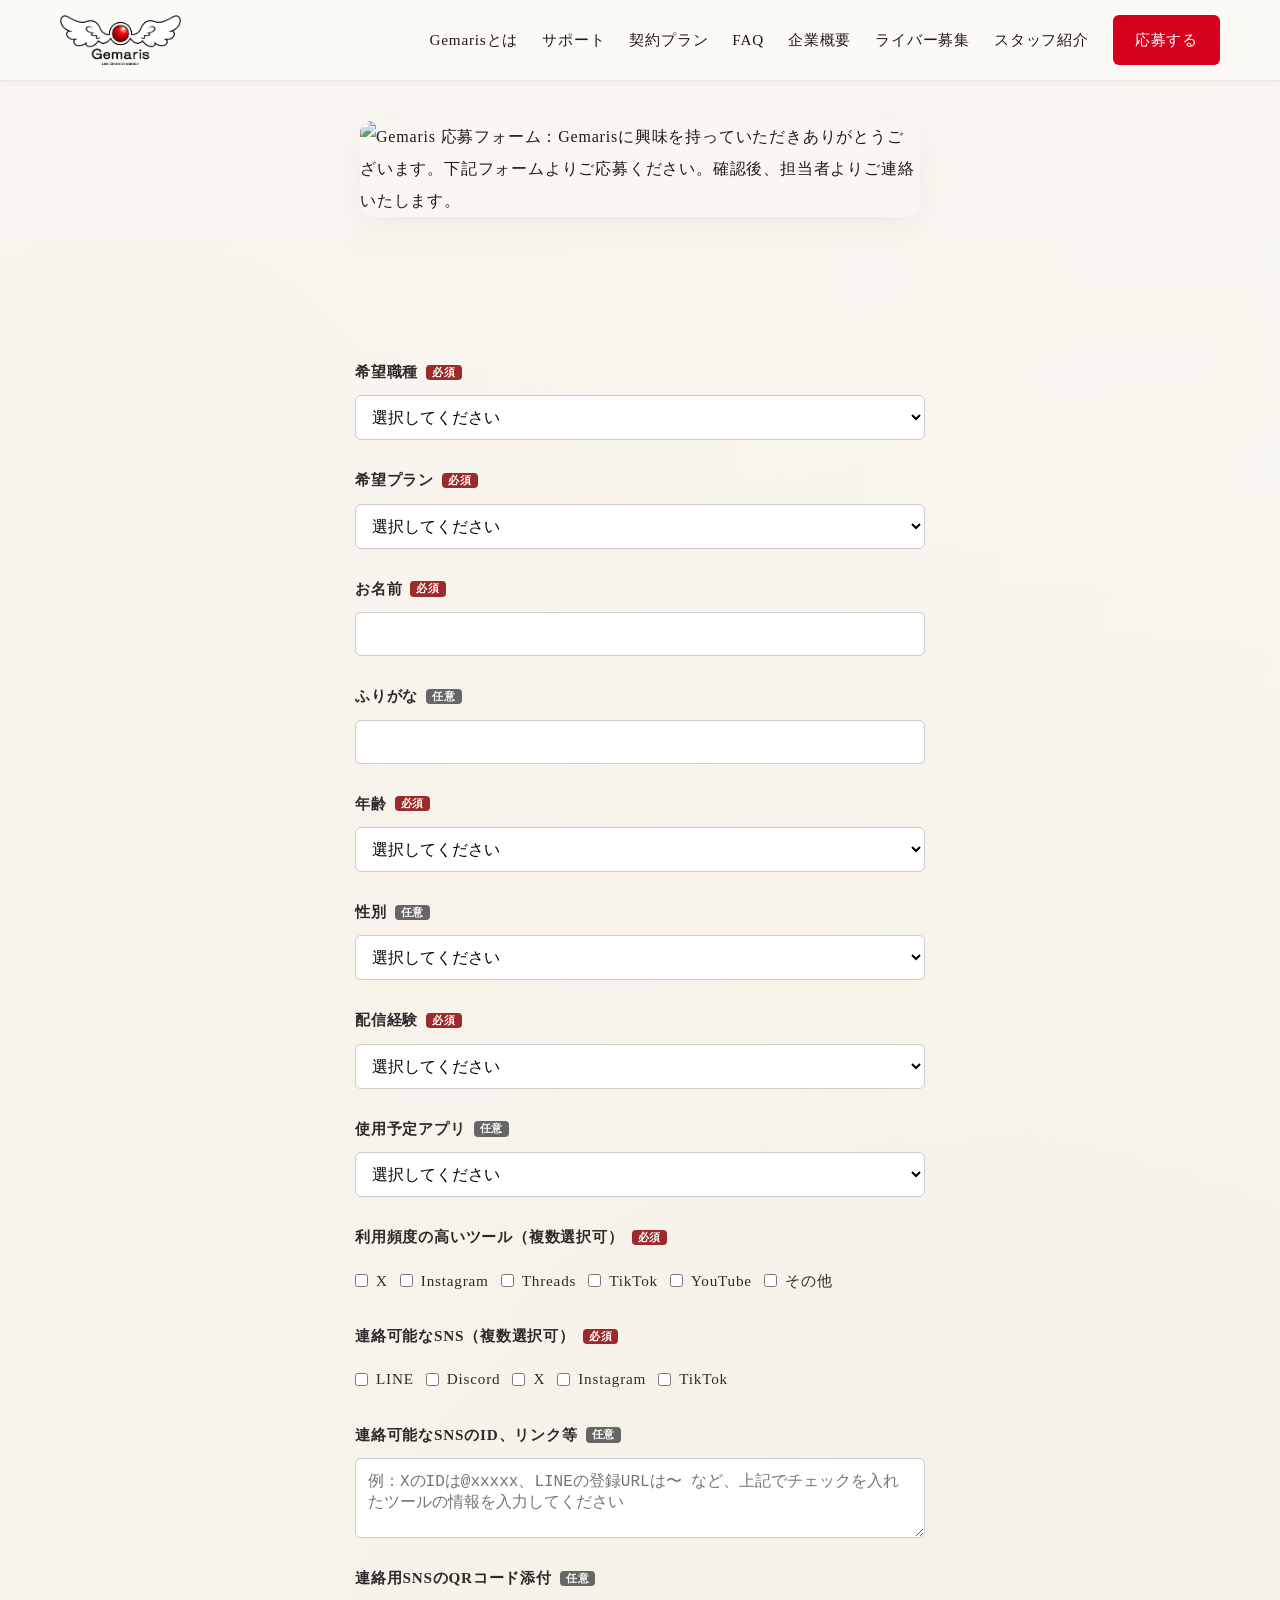
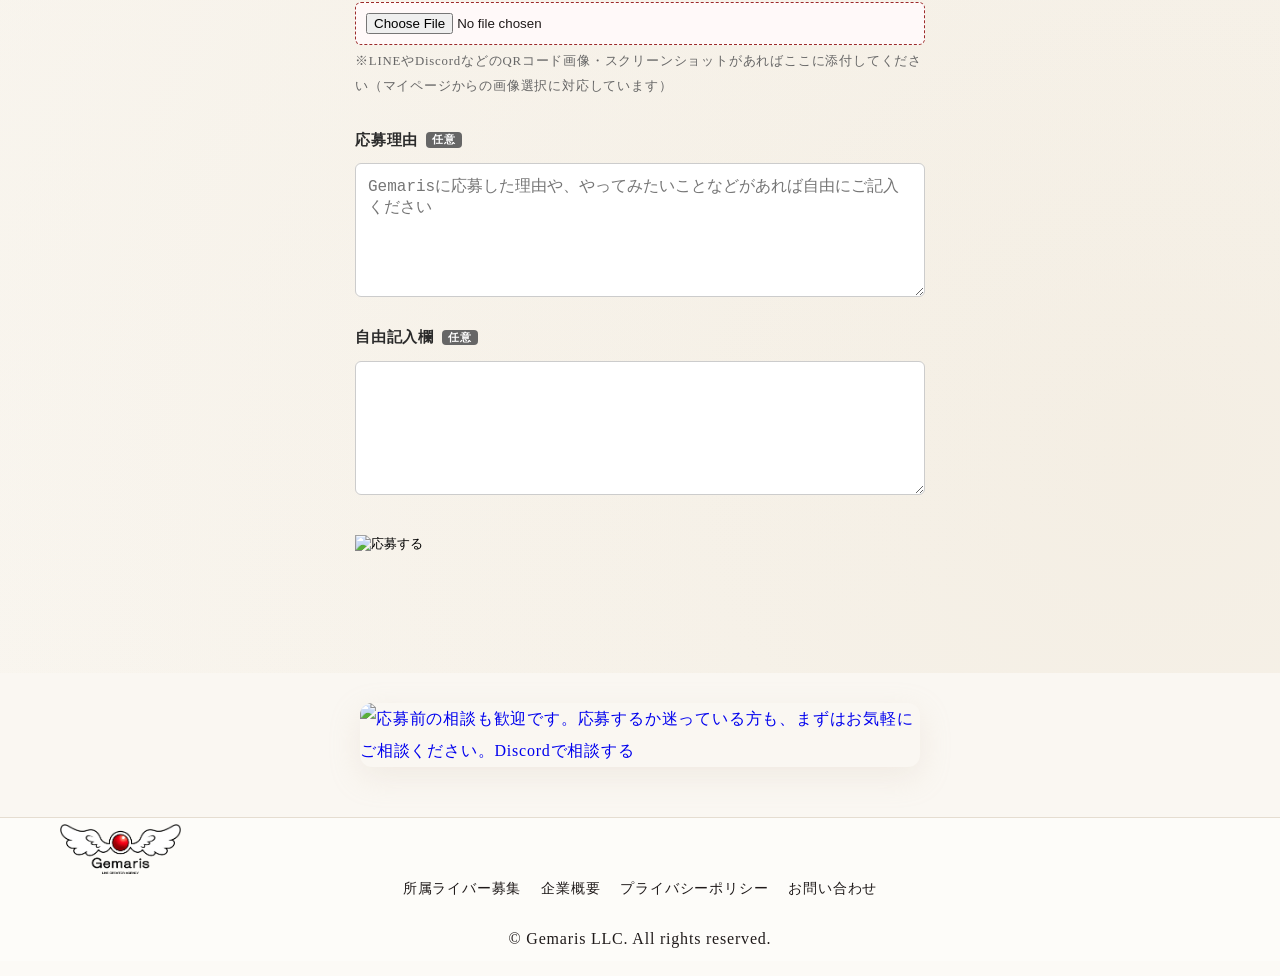
==== apply.html @ 0dfe4d41 "Add files via upload" ====
<!DOCTYPE html>
<html lang="ja">

<head>

<meta charset="UTF-8">
<meta name="viewport" content="width=device-width, initial-scale=1.0">

<title>応募フォーム｜Gemaris</title>

<meta name="description"
content="Gemaris所属ライバー応募フォーム">

<link rel="stylesheet"
href="css/style.css">

<style>
  .apply-form {
    max-width: 600px;
    margin: 0 auto;
    padding: 0 15px;
  }
  .form-group {
    margin-bottom: 25px;
    display: flex;
    flex-direction: column; /* ラベルと入力を確実に縦並びにする */
    align-items: flex-start;
  }
  .form-group label {
    font-weight: 600;
    margin-bottom: 8px;
    color: #2b2b2b;
    font-size: 0.95rem;
    display: flex;
    align-items: center;
    gap: 8px;
    width: 100%;
  }
  
  /* 必須・任意の視覚的バッジスタイル */
  .badge-required {
    background-color: #9c2a2a; /* Gemarisレッド */
    color: #ffffff;
    font-size: 0.7rem;
    padding: 2px 6px;
    border-radius: 4px;
    font-weight: bold;
    line-height: 1;
  }
  .badge-optional {
    background-color: #666666; /* シックなグレー */
    color: #ffffff;
    font-size: 0.7rem;
    padding: 2px 6px;
    border-radius: 4px;
    font-weight: bold;
    line-height: 1;
  }

  /* 入力要素を画面幅いっぱいに綺麗に広げる */
  .form-group input[type="text"],
  .form-group select,
  .form-group textarea {
    width: 100% !important;
    max-width: 100% !important;
    box-sizing: border-box;
    padding: 12px;
    border: 1px solid #ccc;
    border-radius: 6px;
    font-size: 1rem;
    background-color: #fff;
  }
  .form-group select {
    cursor: pointer;
    height: auto;
  }
</style>

</head>

<body>
<header class="header">
    <div class="container header-inner">
        <a href="index.html">
            <img src="images/image(24).png" alt="Gemaris" class="logo">
        </a>

        <button class="hamburger" id="js-hamburger">
            <span></span><span></span><span></span>
        </button>

        <nav class="nav-menu" id="js-nav-menu">
            <a href="#about">Gemarisとは</a>
            <a href="#support">サポート</a>
            <a href="#plans">契約プラン</a>
            <a href="#faq">FAQ</a>
            <a href="company.html">企業概要</a>
            <a href="recruit.html">ライバー募集</a>
            <a href="staff.html">スタッフ紹介</a>
            <a href="apply.html" class="apply-btn">応募する</a>
        </nav>
    </div>
</header>

<section class="page-hero section" style="padding: 40px 0 20px 0; background-color: #faf7f2;">
  <div class="container" style="max-width: 600px; margin: 0 auto; padding: 0 15px;">
    <div class="apply-hero-image-box" style="width: 100%; max-width: 560px; margin: 0 auto;">
      <img src="images/apply.png" alt="Gemaris 応募フォーム：Gemarisに興味を持っていただきありがとうございます。下記フォームよりご応募ください。確認後、担当者よりご連絡いたします。" style="width: 100%; height: auto; display: block; border-radius: 12px; box-shadow: 0 10px 30px rgba(215, 201, 182, 0.25);">
    </div>
  </div>
</section>

<section class="section">

<div class="container">

<form
action="thanks.html"
method="post"
enctype="multipart/form-data"
class="apply-form">

  <div class="form-group">
    <label>
      希望職種 <span class="badge-required">必須</span>
    </label>
    <select name="job_type" required>
      <option value="">選択してください</option>
      <option value="ライバー">ライバー</option>
      <option value="マネージャー">マネージャー</option>
      <option value="スカウト">スカウト</option>
    </select>
  </div>

<!-- 希望プランプルダウン -->
  <div class="form-group">
    <label>
      希望プラン <span class="badge-required">必須</span>
    </label>
    <select name="plan_type" required>
      <option value="">選択してください</option>
      <option value="セルフプロ">セルフプロ</option>
      <option value="フルサポート">フルサポート</option>
      <option value="未定">未定</option>
      <!-- 👑【新規追加】ライバー以外の応募者用選択肢 -->
      <option value="ライバー以外（マネージャー・スカウト等）">ライバー以外（マネージャー・スカウト等）</option>
    </select>
  </div>

  <div class="form-group">
    <label>
      お名前 <span class="badge-required">必須</span>
    </label>
    <input type="text" name="name" required>
  </div>

  <div class="form-group">
    <label>
      ふりがな <span class="badge-optional">任意</span>
    </label>
    <input type="text" name="kana">
  </div>

  <div class="form-group">
    <label>
      年齢 <span class="badge-required">必須</span>
    </label>
    <select name="age" required>
      <option value="">選択してください</option>
      <option value="18歳未満">18歳未満</option>
      <option value="18〜22歳">18〜22歳</option>
      <option value="23〜29歳">23〜29歳</option>
      <option value="30〜39歳">30〜39歳</option>
      <option value="40歳以上">40歳以上</option>
    </select>
  </div>

  <div class="form-group">
    <label>
      性別 <span class="badge-optional">任意</span>
    </label>
    <select name="gender">
      <option value="">選択してください</option>
      <option value="女性">女性</option>
      <option value="男性">男性</option>
      <option value="その他">その他</option>
      <option value="回答しない">回答しない</option>
    </select>
  </div>

  <div class="form-group">
    <label>
      配信経験 <span class="badge-required">必須</span>
    </label>
    <select name="experience" required>
      <option value="">選択してください</option>
      <option value="未経験">未経験</option>
      <option value="少しだけある">少しだけある</option>
      <option value="現在活動中">現在活動中</option>
      <option value="過去に活動していた">過去に活動していた</option>
    </select>
  </div>

  <div class="form-group">
    <label>
      使用予定アプリ <span class="badge-optional">任意</span>
    </label>
    <select name="platform">
      <option value="">選択してください</option>
      <option value="Palmu">Palmu</option>
      <option value="Pococha">Pococha</option>
      <option value="ふわっち">ふわっち</option>
      <option value="ColorSing">ColorSing</option>
      <option value="未定">未定</option>
    </select>
  </div>

<!-- 👑【仕様変更】利用頻度の高いツール（複数選択対応チェックボックス） -->
  <div class="form-group">
    <label>
      利用頻度の高いツール（複数選択可） <span class="badge-required">必須</span>
    </label>
    <div style="display: flex; flex-wrap: wrap; gap: 12px; margin-top: 5px; width: 100%;">
      <label style="font-weight: normal; width: auto; margin: 0; cursor: pointer;"><input type="checkbox" name="main_sns_tool[]" value="X"> X</label>
      <label style="font-weight: normal; width: auto; margin: 0; cursor: pointer;"><input type="checkbox" name="main_sns_tool[]" value="Instagram"> Instagram</label>
      <label style="font-weight: normal; width: auto; margin: 0; cursor: pointer;"><input type="checkbox" name="main_sns_tool[]" value="Threads"> Threads</label>
      <label style="font-weight: normal; width: auto; margin: 0; cursor: pointer;"><input type="checkbox" name="main_sns_tool[]" value="TikTok"> TikTok</label>
      <label style="font-weight: normal; width: auto; margin: 0; cursor: pointer;"><input type="checkbox" name="main_sns_tool[]" value="YouTube"> YouTube</label>
      <label style="font-weight: normal; width: auto; margin: 0; cursor: pointer;"><input type="checkbox" name="main_sns_tool[]" value="その他"> その他</label>
    </div>
  </div>

  <!-- 👑【仕様変更】連絡可能なSNS（複数選択対応チェックボックス） -->
  <div class="form-group">
    <label>
      連絡可能なSNS（複数選択可） <span class="badge-required">必須</span>
    </label>
    <div style="display: flex; flex-wrap: wrap; gap: 12px; margin-top: 5px; width: 100%;">
      <label style="font-weight: normal; width: auto; margin: 0; cursor: pointer;"><input type="checkbox" name="contact_sns_type[]" value="LINE"> LINE</label>
      <label style="font-weight: normal; width: auto; margin: 0; cursor: pointer;"><input type="checkbox" name="contact_sns_type[]" value="Discord"> Discord</label>
      <label style="font-weight: normal; width: auto; margin: 0; cursor: pointer;"><input type="checkbox" name="contact_sns_type[]" value="X"> X</label>
      <label style="font-weight: normal; width: auto; margin: 0; cursor: pointer;"><input type="checkbox" name="contact_sns_type[]" value="Instagram"> Instagram</label>
      <label style="font-weight: normal; width: auto; margin: 0; cursor: pointer;"><input type="checkbox" name="contact_sns_type[]" value="TikTok"> TikTok</label>
    </div>
  </div>

<!-- 連絡可能なSNSの詳細入力欄 -->
  <div class="form-group">
    <label>
      連絡可能なSNSのID、リンク等 <span class="badge-optional">任意</span>
    </label>
    <textarea name="contact_sns_detail" rows="3" placeholder="例：XのIDは@xxxxx、LINEの登録URLは〜 など、上記でチェックを入れたツールの情報を入力してください"></textarea>
  </div>

  <!-- 👑【新規追加】QRコード画像アップロード項目 -->
  <div class="form-group">
    <label>
      連絡用SNSのQRコード添付 <span class="badge-optional">任意</span>
    </label>
    <input type="file" name="sns_qr_code" accept="image/*" style="
      width: 100%;
      box-sizing: border-box;
      padding: 10px;
      border: 1px dashed #9c2a2a;
      border-radius: 6px;
      background-color: #fff9f9;
      cursor: pointer;
    ">
    <span style="font-size: 0.8rem; color: #666; margin-top: 4px;">※LINEやDiscordなどのQRコード画像・スクリーンショットがあればここに添付してください（マイページからの画像選択に対応しています）</span>
  </div>

  <!-- 👑【仕様変更】応募理由を必須から「任意」へ変更 -->
  <div class="form-group">
    <label>
      応募理由 <span class="badge-optional">任意</span>
    </label>
    <textarea name="reason" rows="6" placeholder="Gemarisに応募した理由や、やってみたいことなどがあれば自由にご記入ください"></textarea>
  </div>
  <div class="form-group">
    <label>
      自由記入欄 <span class="badge-optional">任意</span>
    </label>
    <textarea name="message" rows="6"></textarea>
  </div>

  <div class="form-group" style="text-align: center; margin-top: 40px; margin-bottom: 0;">
    <input 
      type="image" 
      src="images/apply02.png" 
      alt="応募する" 
      style="
        width: 100%;
        max-width: 560px;
        height: auto;
        border: none;
        outline: none;
        cursor: pointer;
        display: inline-block;
        transition: transform 0.2s ease, opacity 0.2s ease;
      "
      onmouseover="this.style.transform='scale(0.98)'; this.style.opacity='0.9';"
      onmouseout="this.style.transform='scale(1)'; this.style.opacity='1';"
    >
  </div>

</form>

</div>

</section>

<!-- =========================
     💬 Discord相談セクション（apply03.png 差し替え版）
     ========================= -->
<section class="section" style="padding: 30px 0 50px 0; background-color: #faf7f2;">
  <div class="container" style="max-width: 600px; margin: 0 auto; padding: 0 15px;">
    
    <!-- 💡 画像全体をDiscordへの極上リンクボタンに変形 -->
    <a href="https://discord.gg/xxxxx" target="_blank" class="discord-banner-link" style="
      display: block;
      max-width: 560px;
      margin: 0 auto;
      border-radius: 12px;
      overflow: hidden;
      box-shadow: 0 10px 30px rgba(215, 201, 182, 0.25);
      transition: transform 0.2s ease, box-shadow 0.2s ease;
      text-decoration: none;
    "
    onmouseover="this.style.transform='scale(0.98)'; this.style.shadow='0 5px 15px rgba(215, 201, 182, 0.15)';"
    onmouseout="this.style.transform='scale(1)'; this.style.shadow='0 10px 30px rgba(215, 201, 182, 0.25)';"
    >
      <!-- 添付イラスト「apply03.png」を表示 -->
      <img src="images/apply03.png" alt="応募前の相談も歓迎です。応募するか迷っている方も、まずはお気軽にご相談ください。Discordで相談する" style="width: 100%; height: auto; display: block; border: none;">
    </a>

  </div>
</section>

<footer class="footer">
  <div class="container footer-inner">
    <div>
      <img src="images/logo.png" alt="Gemaris" class="logo">
    </div>
    <div class="footer-links">
      <a href="recruit.html">所属ライバー募集</a>
      <a href="company.html">企業概要</a>
      <a href="privacy.html">プライバシーポリシー</a>
      <a href="contact.html">お問い合わせ</a>
    </div>
  </div>
  <div class="container">
    <div class="footer-bottom">
      © Gemaris LLC. All rights reserved.
    </div>
  </div>
</footer>

<script>
    const hamburger = document.getElementById('js-hamburger');
    const navMenu = document.getElementById('js-nav-menu');

    hamburger.addEventListener('click', () => {
        navMenu.classList.toggle('is-active');
    });

    window.addEventListener('pageshow', (event) => {
        if (navMenu) {
            navMenu.classList.remove('is-active');
        }
    });

    const navLinks = navMenu.querySelectorAll('a');
    navLinks.forEach(link => {
        link.addEventListener('click', () => {
            navMenu.classList.remove('is-active');
        });
    });
</script>
</body>

</html>
---- css/style.css ----
/* ==========================================================================
   VARIABLES & RESET
   ========================================================================== */
:root {
  --gem-red: #D6001C;
  --gem-red-dark: #B50018;
  --gem-black: #1F1A1A;
  --gem-gray: #554D4D;
  --gem-paper: #FCFAF6;
  --gem-paper-light: #FDFCF9;
  --gem-border: #E5DDD1;
  --discord: #5865F2;
  --shadow: 0 15px 45px rgba(215, 201, 182, 0.25);
}

* {
  margin: 0;
  padding: 0;
  box-sizing: border-box;
}

html {
  scroll-behavior: smooth;
}

body {
  font-family: "Times New Roman", "Noto Serif JP", "Hiragino Mincho ProN", "Hiragino Sans", serif;
  color: var(--gem-black);
  line-height: 2.0;
  letter-spacing: 0.05em;
  background: 
    radial-gradient(circle at 10% 20%, rgba(243, 237, 226, 0.45), transparent 80%),
    radial-gradient(circle at 90% 80%, rgba(229, 216, 193, 0.35), transparent 80%),
    var(--gem-paper);
}

img {
  max-width: 100%;
  display: block;
}

a {
  text-decoration: none;
}

/* ==========================================================================
   LAYOUT & COMMON
   ========================================================================== */
.container {
  width: 100%;
  max-width: 1200px;
  margin: auto;
  padding: 0 20px;
}

.section {
  padding: 120px 0;
}

h1 {
  font-size: 3.5rem;
  line-height: 1.5;
  margin-bottom: 25px;
  font-weight: 600;
}

h2 {
  font-size: 2.4rem;
  text-align: center;
  margin-bottom: 20px;
  position: relative;
  font-weight: 600;
}

h2::after {
  content: "";
  width: 60px;
  height: 2px;
  background: var(--gem-red);
  display: block;
  margin: 18px auto 0;
  border-radius: 999px;
}

h3 {
  margin-bottom: 15px;
  font-weight: 600;
}

p {
  margin-bottom: 18px;
}

.section-lead {
  max-width: 800px;
  margin: 0 auto 60px;
  text-align: center;
  color: var(--gem-gray);
  font-size: 1.05rem;
}

ul {
  padding-left: 20px;
}

li {
  margin-bottom: 10px;
}

/* ==========================================================================
   HEADER & NAVIGATION
   ========================================================================== */
.header {
  position: sticky;
  top: 0;
  z-index: 9999;
  background: rgba(252, 250, 246, 0.95);
  backdrop-filter: blur(15px);
  border-bottom: 1px solid rgba(229, 221, 209, 0.6);
  box-shadow: 0 2px 10px rgba(0,0,0,0.05);
}

.header-inner {
  height: 80px;
  display: flex;
  justify-content: space-between;
  align-items: center;
}

.logo {
  height: 50px;
}

.nav-menu {
  display: flex;
  gap: 24px;
  align-items: center;
}

.nav-menu a {
  color: var(--gem-black);
  font-weight: 500;
  font-size: 0.95rem;
  transition: .3s;
}

.nav-menu a:hover {
  color: var(--gem-red);
}

.apply-btn {
  background: var(--gem-red);
  color: white !important;
  padding: 10px 22px;
  border-radius: 6px;
  font-weight: 600;
}

.hamburger {
  display: none;
}

/* ==========================================================================
   BUTTONS
   ========================================================================== */
.button {
  display: inline-block;
  padding: 16px 36px;
  border-radius: 6px;
  font-weight: 600;
  letter-spacing: 0.1em;
  transition: .3s ease;
}

.apply-button {
  background: var(--gem-red);
  color: white;
  box-shadow: 0 8px 25px rgba(214, 0, 28, 0.2);
}

.apply-button:hover {
  background: var(--gem-red-dark);
  transform: translateY(-2px);
  box-shadow: 0 12px 30px rgba(214, 0, 28, 0.3);
}

.discord-button {
  background: var(--discord);
  color: white;
}

.discord-button:hover {
  transform: translateY(-2px);
}

/* ==========================================================================
   HERO SECTION
   ========================================================================== */
.hero {
  min-height: 100vh;
  display: flex;
  align-items: center;
  justify-content: center;
  text-align: center;
  position: relative;
  overflow: hidden;
  padding-top: 120px;
}

.hero-logo-bg {
  position: absolute;
  top: 50%;
  left: 50%;
  width: 900px;
  max-width: 90vw;
  transform: translate(-50%,-50%);
  opacity: .03;
}

.hero-inner {
  position: relative;
  z-index: 10;
}

.hero-logo {
  height: 200px;
  margin: auto;
  margin-bottom: 30px;
}

.hero-category {
  color: var(--gem-red-dark);
  font-weight: 600;
  letter-spacing: 0.25em;
  margin-bottom: 25px;
  display: flex;
  align-items: center;
  justify-content: center;
  gap: 20px;
}

.hero-category::before,
.hero-category::after {
  content: "";
  width: 30px;
  height: 1px;
  background: var(--gem-border);
  display: inline-block;
}

.hero h1 {
  font-size: clamp(1.8rem, 3.5vw, 2.8rem);
  font-weight: 600;
  color: var(--gem-black);
  line-height: 1.6;
}

.hero-text {
  max-width: 700px;
  margin: auto;
}

.hero-buttons {
  margin-top: 45px;
  display: flex;
  justify-content: center;
  gap: 20px;
  flex-wrap: wrap;
}

/* ==========================================================================
   CARDS & GRIDS
   ========================================================================== */
.concept-card,
.origin-card,
.support-card,
.plan-card,
.manual-card,
.company-link-card,
.business-card {
  background: rgba(255, 255, 255, 0.8);
  border: 1px solid rgba(229, 221, 209, 0.6);
  border-radius: 16px;
  padding: 40px;
  box-shadow: var(--shadow);
  transition: .3s ease;
  color: var(--gem-black) !important;
}

.concept-card:hover,
.origin-card:hover,
.support-card:hover,
.plan-card:hover,
.manual-card:hover {
  transform: translateY(-5px);
  box-shadow: 0 20px 50px rgba(215, 201, 182, 0.35);
}

.concept-card p, .origin-card p, .support-card p, .plan-card p, .manual-card p, .company-link-card p, .business-card p,
.concept-card li, .origin-card li, .support-card li, .plan-card li, .manual-card li {
  color: var(--gem-gray) !important;
  opacity: 1 !important;
}

.concept-grid, .support-grid, .manual-grid, .business-grid {
  display: grid;
  grid-template-columns: repeat(3, 1fr);
  gap: 30px;
}

.plan-grid {
  display: grid;
  grid-template-columns: repeat(2, 1fr);
  gap: 30px;
}

.origin-message {
  margin-top: 60px;
  background: rgba(255, 255, 255, 0.8);
  border: 1px solid rgba(229, 221, 209, 0.6);
  border-radius: 16px;
  padding: 50px;
  text-align: center;
  box-shadow: var(--shadow);
  color: var(--gem-black) !important;
}

/* ==========================================================================
   🛠️ STAFF TEASER SECTION (イラストはみ出し完全修正版)
   ========================================================================== */
.company-link-card {
  background: #ffffff !important;
  border: 1px solid #E5DDD1 !important;
  border-radius: 24px !important;
  padding: 50px 40px !important;
  box-shadow: 0 20px 50px rgba(215, 201, 182, 0.2) !important;
  text-align: center;
  margin-top: 30px;
}

.staff-teaser-img {
  display: block;
  width: 100%;
  max-width: 320px;
  height: auto;
  margin: 30px auto;
}

/* ==========================================================================
   🛠️ EQUIPMENT & SUPPORT ITEM GRID (配信活動サポート)
   ========================================================================== */
.support-item-grid {
  display: flex;
  gap: 30px;
  justify-content: center;
  flex-wrap: wrap;
  margin-bottom: 50px;
}

.support-item-card {
  flex: 1;
  min-width: 250px;
  max-width: 300px;
  text-align: center;
}

.support-item-imgbox {
  width: 100%;
  aspect-ratio: 1/1;
  overflow: hidden;
  border-radius: 16px;
  background: #fff;
  box-shadow: 0 10px 30px rgba(215, 201, 182, 0.2);
  margin-bottom: 15px;
}

.support-item-imgbox img {
  width: 100%;
  height: 100%;
  object-fit: cover;
}

.support-item-card h3 {
  font-size: 1.1rem;
  font-weight: 600;
  color: #1F1A1A;
}

/* ==========================================================================
   🛠️ EXPENSE SUBSIDY GRID (経費補助制度)
   ========================================================================== */
.expense-grid {
  display: flex;
  gap: 20px;
  justify-content: center;
  flex-wrap: wrap;
}

.expense-card-item {
  flex: 1;
  min-width: 220px;
  max-width: 260px;
  background: #ffffff;
  border: 1px solid #E5DDD1;
  padding: 40px 20px;
  border-radius: 16px;
  text-align: center;
  box-shadow: 0 15px 45px rgba(215, 201, 182, 0.25);
}

.expense-icon {
  font-size: 2.5rem;
  margin-bottom: 15px;
}

.expense-card-item h3 {
  font-size: 1.1rem;
  font-weight: 600;
  color: #1F1A1A;
  margin: 0;
}

/* ==========================================================================
   🛠️ FAQ SECTION
   ========================================================================== */
.faq-iris {
  text-align: center;
  margin-bottom: 20px;
}

.faq-iris-img {
  max-width: 200px;
  margin: 0 auto;
}

.faq-list-wrapper {
  display: flex;
  flex-direction: column;
  gap: 25px;
  max-width: 800px;
  margin: 0 auto;
}

.faq-item {
  background: #ffffff;
  border: 1px solid #E5DDD1;
  border-left: 5px solid #E50914;
  border-radius: 12px;
  padding: 25px;
  box-shadow: 0 10px 30px rgba(215, 201, 182, 0.15);
  text-align: left;
}

.faq-item h3 {
  margin: 0 0 15px 0;
  font-size: 1.1rem;
  font-weight: 700;
  color: #1F1A1A;
}

.faq-item p {
  margin: 0;
  padding-left: 24px;
  color: #554D4D;
  font-size: 0.95rem;
  line-height: 1.8;
}

/* ==========================================================================
   🛠️ RECRUIT TEASER SECTION (スマホパツパツ解消版)
   ========================================================================== */
.recruit-teaser-section {
  padding: 80px 0;
  background: #fdfbf7;
}

.recruit-teaser-container {
  max-width: 1000px;
  margin: 0 auto;
  padding: 0 20px;
  text-align: center;
}

.recruit-teaser-card {
  background: #ffffff;
  border: 1px solid #E5DDD1;
  border-radius: 24px;
  padding: 50px 40px;
  box-shadow: 0 20px 50px rgba(215, 201, 182, 0.2);
  display: flex;
  flex-wrap: wrap;
  align-items: center;
  gap: 40px;
  text-align: left;
}

.recruit-teaser-text {
  flex: 1;
  min-width: 300px;
}

.recruit-teaser-image {
  flex: 1;
  min-width: 300px;
  text-align: center;
}

.recruit-teaser-image img {
  width: 100%;
  max-width: 400px;
  border-radius: 16px;
  box-shadow: 0 10px 30px rgba(0,0,0,0.08);
}

.recruit-teaser-badge {
  background: #E50914;
  color: #fff;
  padding: 6px 14px;
  font-size: 0.8rem;
  font-weight: 700;
  border-radius: 50px;
  display: inline-block;
  margin-bottom: 15px;
}

.recruit-teaser-text h3 {
  font-size: 1.6rem;
  font-weight: 700;
  color: #1F1A1A;
  margin: 0 0 20px 0;
  line-height: 1.4;
}

.recruit-teaser-desc {
  color: #554D4D;
  font-size: 1rem;
  line-height: 1.8;
  margin-bottom: 30px;
}

.recruit-teaser-btn {
  display: inline-block;
  padding: 15px 40px;
  background: #1F1A1A;
  color: #fff;
  border-radius: 50px;
  font-weight: 700;
  box-shadow: 0 8px 20px rgba(0,0,0,0.15);
}

/* ==========================================================================
   🛠️ STORY / INTERVIEW SECTION (ボタン感・リッチ誘導版)
   ========================================================================== */
.story-section {
  background: #fdfbf7;
}

.story-grid {
  display: grid;
  grid-template-columns: repeat(auto-fit, minmax(280px, 1fr));
  gap: 30px;
  margin-top: 40px;
}

.story-card {
  display: block;
  background: #ffffff;
  border: 1px solid #E5DDD1;
  border-radius: 16px;
  padding: 40px 30px;
  box-shadow: 0 10px 30px rgba(215, 201, 182, 0.15);
  transition: all 0.4s cubic-bezier(0.165, 0.84, 0.44, 1);
}

.story-card-inner {
  display: flex;
  flex-direction: column;
  height: 100%;
  min-height: 180px;
}

.story-tag {
  font-size: 0.75rem;
  letter-spacing: 0.15em;
  color: #554D4D;
  font-weight: 700;
  margin-bottom: 15px;
}

.story-card h3 {
  font-size: 1.35rem;
  font-weight: 700;
  color: #1F1A1A;
  line-height: 1.5;
  margin-bottom: 15px;
  transition: color 0.3s ease;
}

.story-card p {
  font-size: 0.95rem;
  color: #554D4D;
  line-height: 1.6;
  margin-bottom: 20px;
}

.story-more {
  margin-top: auto;
  font-size: 0.85rem;
  font-weight: 700;
  color: #1F1A1A;
  display: inline-flex;
  align-items: center;
}

.story-more::after {
  content: "→";
  margin-left: 8px;
  transition: transform 0.3s ease;
}

.story-card:hover {
  transform: translateY(-8px);
  box-shadow: 0 20px 40px rgba(215, 201, 182, 0.4);
  border-color: #1F1A1A;
}

.story-card:hover h3 {
  color: #E50914;
}

.story-card:hover .story-more::after {
  transform: translateX(6px);
}

.story-cta-card {
  border: 2px dashed #E50914;
  background: rgba(229, 9, 20, 0.02);
}

.story-cta-card h3 { color: #E50914; }
.story-cta-card .cta-tag {
  color: #E50914;
  background: rgba(229, 9, 20, 0.1);
  padding: 2px 8px;
  border-radius: 4px;
}
.story-cta-card .story-more { color: #E50914; }

/* ==========================================================================
   🛠️ CTA SECTION (隙間＆等幅スマホ最適化)
   ========================================================================== */
.cta-section {
  text-align: center;
  padding: 80px 0;
}

.cta-buttons {
  display: flex;
  justify-content: center;
  align-items: center;
  gap: 20px;
  margin-top: 40px;
  flex-wrap: wrap;
}

.cta-section .apply-button {
  display: inline-block;
  padding: 16px 40px;
  background: #E50914;
  color: #ffffff;
  border-radius: 8px;
  font-weight: 700;
  box-shadow: 0 8px 20px rgba(229, 9, 20, 0.2);
  min-width: 200px;
  text-align: center;
}

/* ==========================================================================
   DISCORD & FOOTER
   ========================================================================== */
.discord-section { text-align: center; }
.footer { padding: 6px 0; background: var(--gem-paper-light); border-top: 1px solid var(--gem-border); text-align: center; }
.footer-logo img { height: 40px; margin: 0 auto 20px; }
.footer-links { display: flex; justify-content: center; gap: 20px; flex-wrap: wrap; margin-bottom: 20px; }
.footer-links a { color: var(--gem-black); font-size: 0.9rem; }
.copyright { margin-top: 20px; font-size: 0.8rem; color: var(--gem-gray); }

/* ==========================================================================
   📱 RESPONSIVE (スマホ対応・メディアクエリ)
   ========================================================================== */
@media screen and (max-width: 768px) {
  .section { padding: 80px 0; }
  h1 { font-size: 2.2rem; }
  h2 { font-size: 1.8rem; }

  .concept-grid, .support-grid, .manual-grid, .business-grid, .plan-grid {
    grid-template-columns: 1fr !important;
    gap: 20px;
  }

  /* 💡 ハンバーガーメニュー周りの不具合完全撲滅指定 */
  .hamburger {
    display: block !important;
    width: 30px;
    height: 25px;
    position: relative;
    background: none;
    border: none;
    cursor: pointer;
    z-index: 10000;
  }
  
  .hamburger span {
    display: block;
    width: 100%;
    height: 2px;
    background: #1F1A1A;
    position: absolute;
    transition: all 0.3s ease;
  }
  
  .hamburger span:nth-child(1) { top: 0; }
  .hamburger span:nth-child(2) { top: 11px; }
  .hamburger span:nth-child(3) { bottom: 0; }

  /* 💡 ボタン押下時に三本線を「✕」に変形 */
  .hamburger.is-active span:nth-child(1) { transform: translateY(11px) rotate(45deg); }
  .hamburger.is-active span:nth-child(2) { opacity: 0; }
  .hamburger.is-active span:nth-child(3) { transform: translateY(-12px) rotate(-45deg); }

  /* 💡 display: none から !important を排除してJSでの展開を許可 */
  .nav-menu {
    display: none; 
    position: absolute;
    top: 80px;
    left: 0;
    width: 100%;
    background: rgba(252, 250, 246, 0.98);
    flex-direction: column;
    padding: 30px;
    gap: 20px;
    box-shadow: 0 10px 20px rgba(0,0,0,0.05);
    border-bottom: 1px solid rgba(229, 221, 209, 0.6);
    z-index: 9999;
  }
  
  /* 開いた時は!important付きで強制表示 */
  .nav-menu.is-active {
    display: flex !important;
  }
  
  .apply-btn { width: 100%; text-align: center; }

  /* スタッフカードスマホ余白 */
  .company-link-card { padding: 30px 20px !important; margin: 30px 15px 0 !important; }
  .staff-teaser-img { max-width: 240px; }

  /* 募集 teaser スマホ最適化 */
  .recruit-teaser-section { padding: 50px 0; }
  .recruit-teaser-card { padding: 30px 20px; gap: 25px; }
  .recruit-teaser-text, .recruit-teaser-image { min-width: 100%; }
  .recruit-teaser-text h3 { font-size: 1.35rem; }
  .recruit-teaser-desc { font-size: 0.95rem; }
  .recruit-teaser-btn-wrap { text-align: center; }
  .recruit-teaser-btn { width: 100%; max-width: 280px; }

  /* STORYカードスマホ最適化 */
  .story-grid { gap: 20px; }
  .story-card { padding: 30px 24px; }
  .story-card-inner { min-height: 140px; }
  .story-card h3 { font-size: 1.25rem; }

  /* CTA縦並び＆等幅 */
  .cta-buttons { flex-direction: column; gap: 15px; padding: 0 20px; }
  .cta-section .apply-button { width: 100%; max-width: 300px; margin: 0 auto; }
}
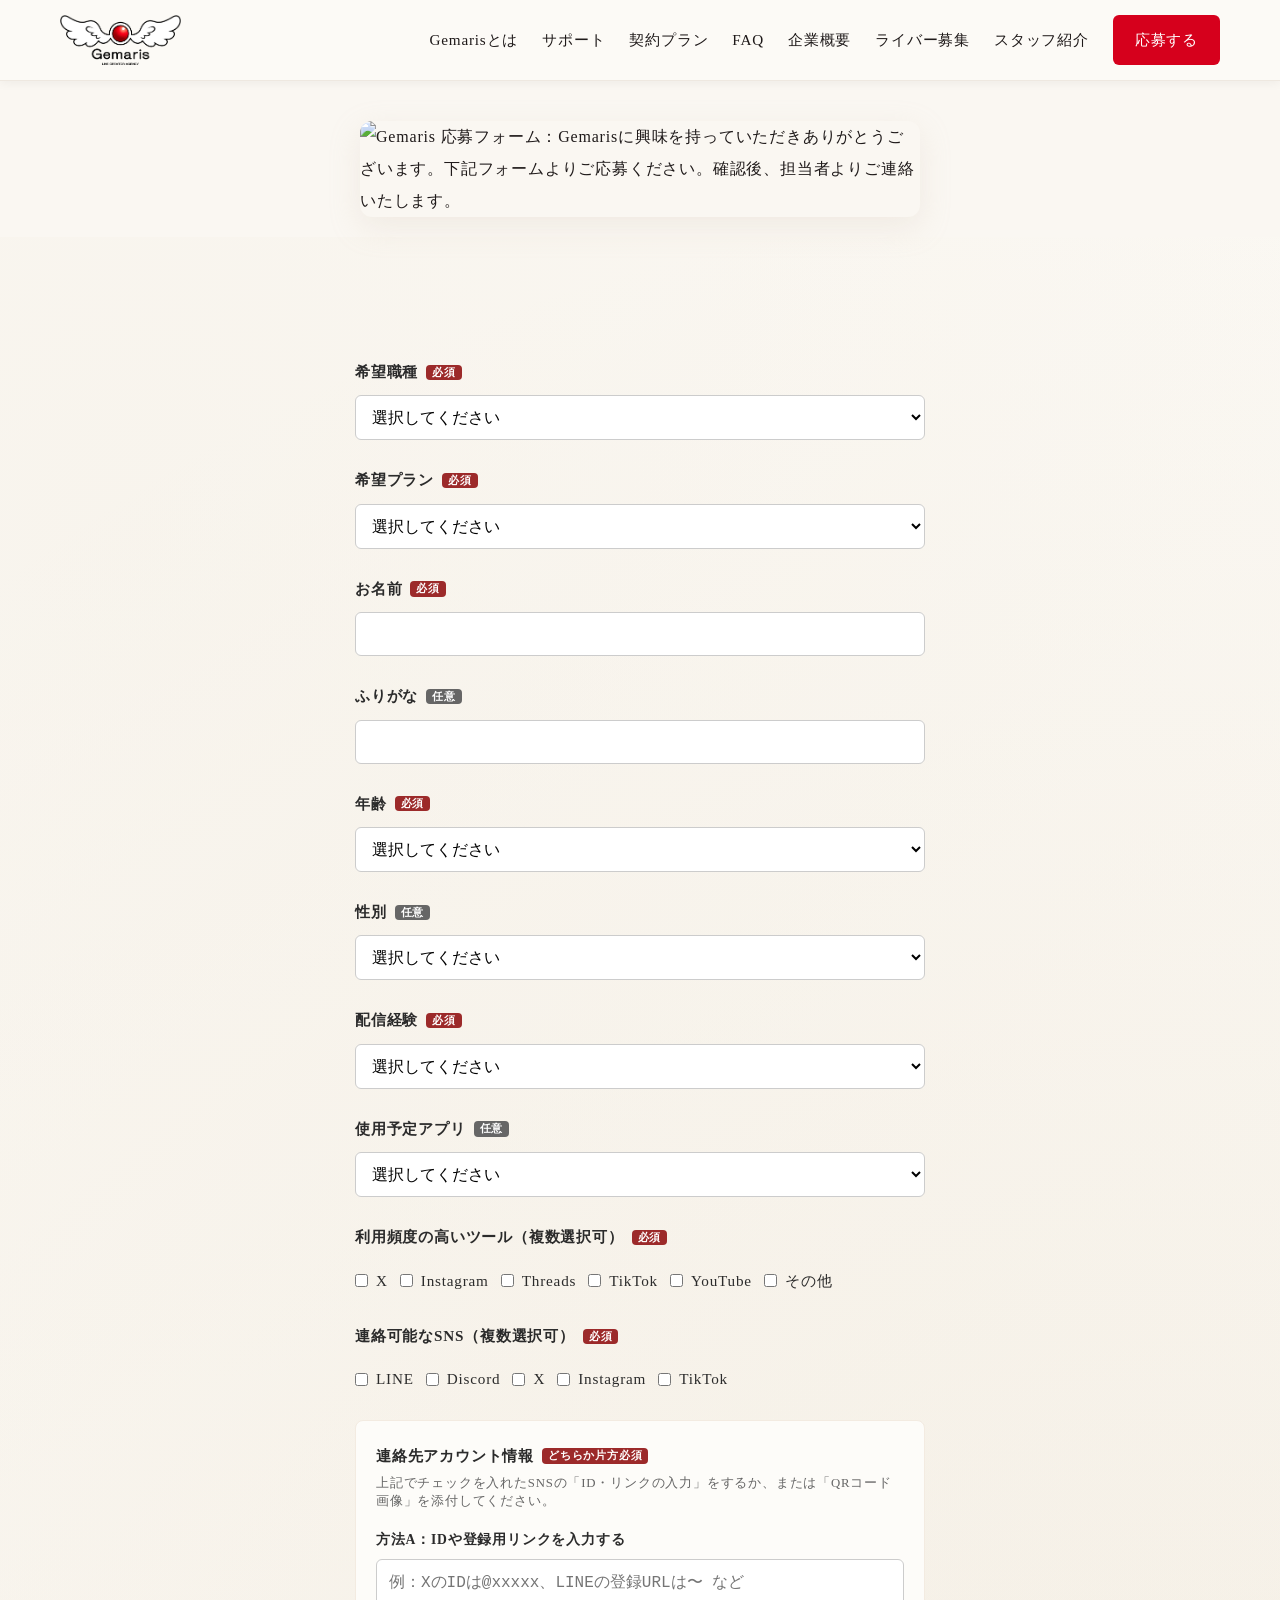
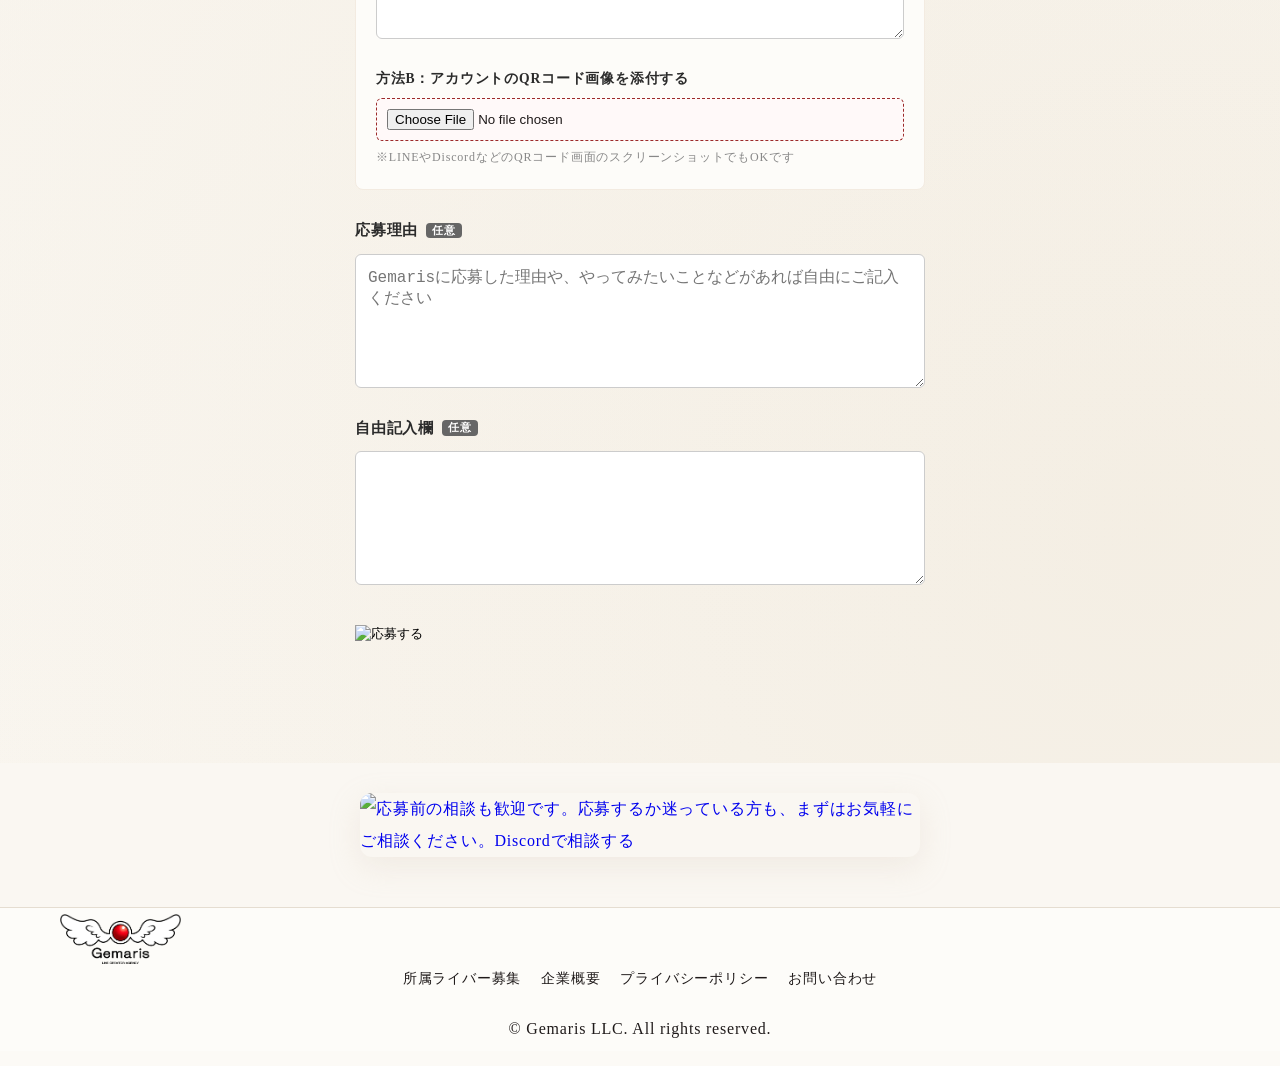
==== commit 4bed55e7: "Add files via upload" ====
--- a/apply.html
+++ b/apply.html
@@ -244,20 +244,29 @@
     </div>
   </div>
 
-<!-- 連絡可能なSNSの詳細入力欄 -->
-  <div class="form-group">
-    <label>
-      連絡可能なSNSのID、リンク等 <span class="badge-optional">任意</span>
-    </label>
-    <textarea name="contact_sns_detail" rows="3" placeholder="例：XのIDは@xxxxx、LINEの登録URLは〜 など、上記でチェックを入れたツールの情報を入力してください"></textarea>
-  </div>
-
-  <!-- 👑【新規追加】QRコード画像アップロード項目 -->
-  <div class="form-group">
-    <label>
-      連絡用SNSのQRコード添付 <span class="badge-optional">任意</span>
-    </label>
-    <input type="file" name="sns_qr_code" accept="image/*" style="
+<div class="form-group" style="
+  border: 1px solid #f3ebe1;
+  background-color: #fdfcf9;
+  padding: 20px;
+  border-radius: 8px;
+  width: 100%;
+  box-sizing: border-box;
+">
+  <label style="margin-bottom: 4px;">
+    連絡先アカウント情報 <span class="badge-required">どちらか片方必須</span>
+  </label>
+  <p style="font-size: 0.8rem; color: #666; margin-bottom: 15px; line-height: 1.4;">
+    上記でチェックを入れたSNSの「ID・リンクの入力」をするか、または「QRコード画像」を添付してください。
+  </p>
+
+  <div style="width: 100%; margin-bottom: 15px;">
+    <span style="font-size: 0.85rem; font-weight: bold; color: #2b2b2b; display: block; margin-bottom: 6px;">方法A：IDや登録用リンクを入力する</span>
+    <textarea name="contact_sns_detail" id="js-sns-detail" rows="3" placeholder="例：XのIDは@xxxxx、LINEの登録URLは〜 など"></textarea>
+  </div>
+
+  <div style="width: 100%;">
+    <span style="font-size: 0.85rem; font-weight: bold; color: #2b2b2b; display: block; margin-bottom: 6px;">方法B：アカウントのQRコード画像を添付する</span>
+    <input type="file" name="sns_qr_code" id="js-sns-qr" accept="image/*" style="
       width: 100%;
       box-sizing: border-box;
       padding: 10px;
@@ -266,8 +275,9 @@
       background-color: #fff9f9;
       cursor: pointer;
     ">
-    <span style="font-size: 0.8rem; color: #666; margin-top: 4px;">※LINEやDiscordなどのQRコード画像・スクリーンショットがあればここに添付してください（マイページからの画像選択に対応しています）</span>
-  </div>
+    <span style="font-size: 0.75rem; color: #888; display: block; margin-top: 4px;">※LINEやDiscordなどのQRコード画面のスクリーンショットでもOKです</span>
+  </div>
+</div>
 
   <!-- 👑【仕様変更】応募理由を必須から「任意」へ変更 -->
   <div class="form-group">
@@ -375,6 +385,27 @@
             navMenu.classList.remove('is-active');
         });
     });
+    // 🌟 SNS連絡先の「片方必須」チェック処理
+    const applyForm = document.getElementById('js-apply-form');
+    const snsDetail = document.getElementById('js-sns-detail');
+    const snsQr = document.getElementById('js-sns-qr');
+
+    if (applyForm) {
+        applyForm.addEventListener('submit', (event) => {
+            // テキスト入力のトリム（空白除去）とファイルの選択状態をチェック
+            const hasText = snsDetail.value.trim() !== '';
+            const hasFile = snsQr.files.length > 0;
+
+            // 両方とも空っぽだったら送信をブロックするで！
+            if (!hasText && !hasFile) {
+                event.preventDefault(); // 送信を中止
+                alert('【連絡先アカウント情報】のご入力をお願いします。\n「方法A：IDやリンクの入力」または「方法B：QRコード画像の添付」のどちらか片方は必須となります！');
+                
+                // ユーザーが気づきやすいように枠に一瞬フォーカスを当てる
+                snsDetail.focus();
+            }
+        });
+    }
 </script>
 </body>
 
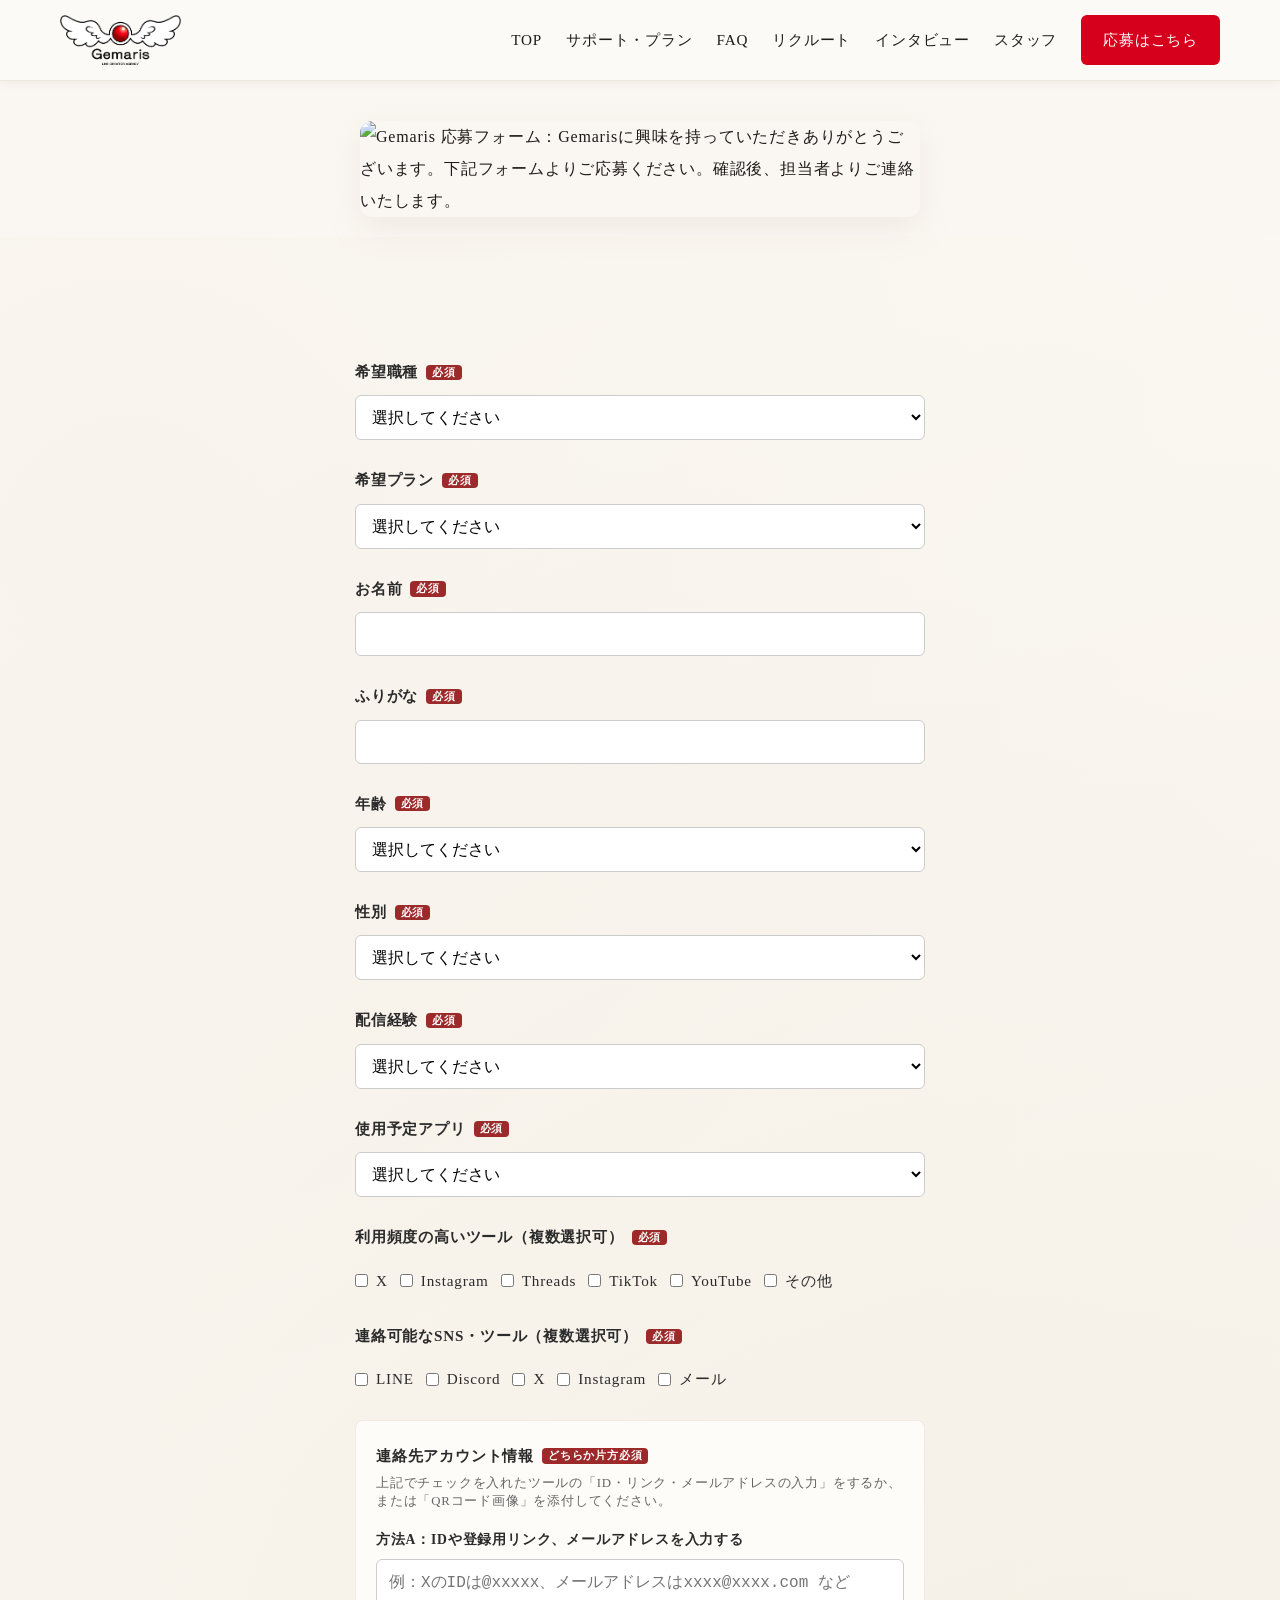
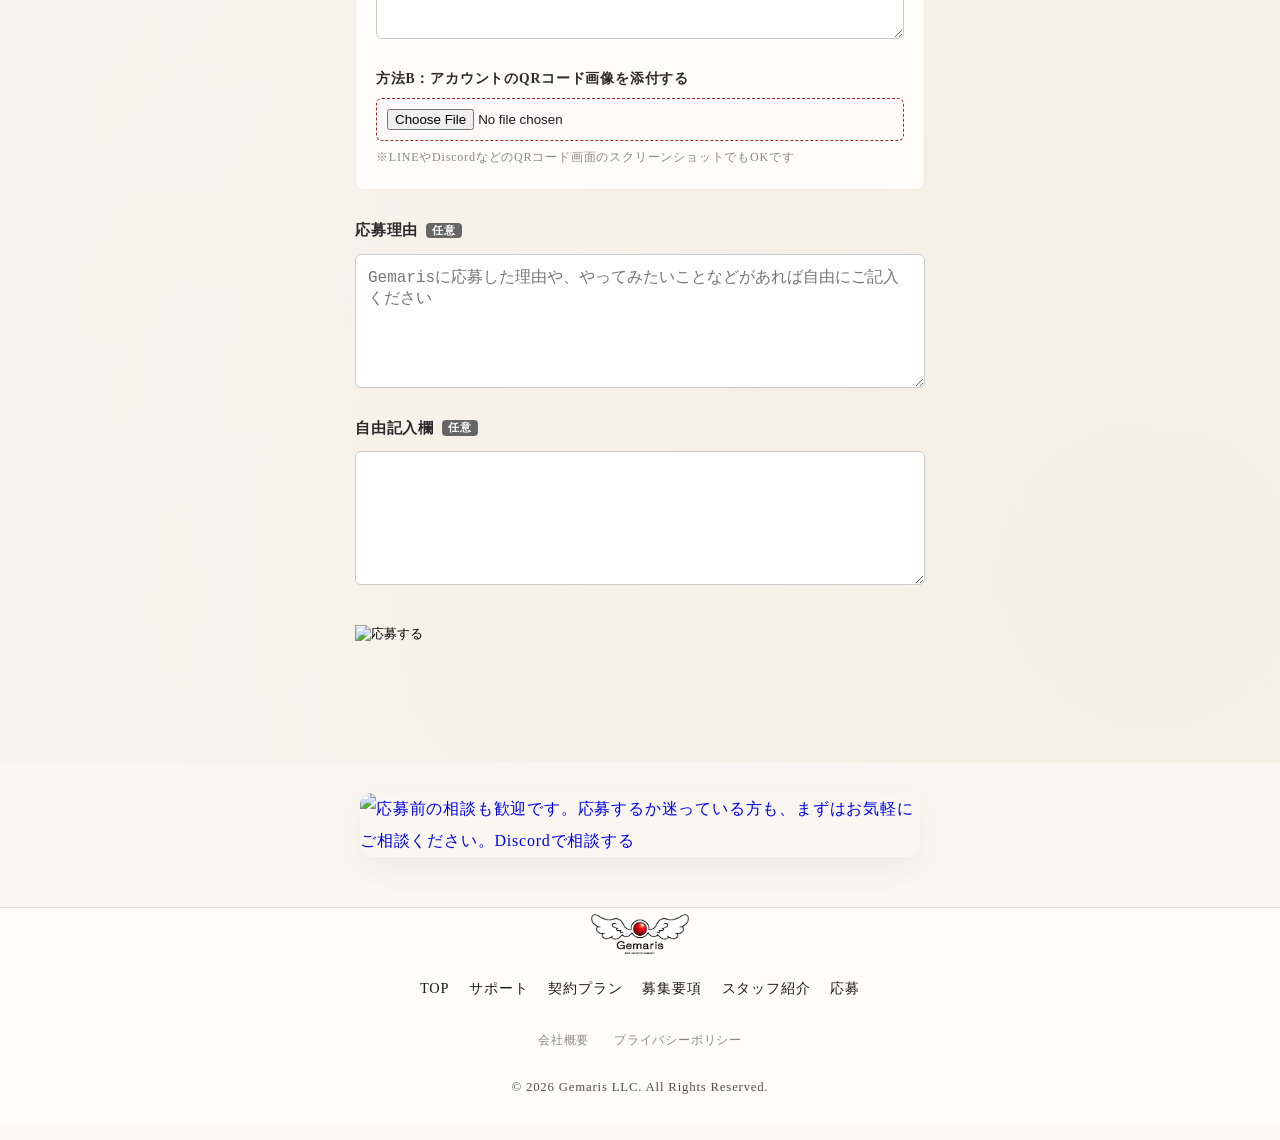
==== commit afe0efd8: "Add files via upload" ====
--- a/apply.html
+++ b/apply.html
@@ -81,28 +81,26 @@
 <body>
 <header class="header">
     <div class="container header-inner">
-        <a href="index.html">
-            <img src="images/image(24).png" alt="Gemaris" class="logo">
-        </a>
-
-        <button class="hamburger" id="js-hamburger">
-            <span></span><span></span><span></span>
-        </button>
-
-        <nav class="nav-menu" id="js-nav-menu">
-            <a href="#about">Gemarisとは</a>
-            <a href="#support">サポート</a>
-            <a href="#plans">契約プラン</a>
-            <a href="#faq">FAQ</a>
-            <a href="company.html">企業概要</a>
-            <a href="recruit.html">ライバー募集</a>
-            <a href="staff.html">スタッフ紹介</a>
-            <a href="apply.html" class="apply-btn">応募する</a>
-        </nav>
+      <a href="index.html">
+        <img src="images/logo.png" alt="Gemaris Logo" class="logo">
+      </a>
+      <button class="hamburger" id="js-hamburger" aria-label="メニューを開く">
+        <span></span>
+        <span></span>
+        <span></span>
+      </button>
+      <nav class="nav-menu" id="js-nav-menu">
+        <a href="index.html">TOP</a>
+        <a href="index.html#plans">サポート・プラン</a>
+        <a href="index.html#faq">FAQ</a>
+        <a href="index.html#recruit-teaser">リクルート</a>
+        <a href="index.html#story-section">インタビュー</a>
+        <a href="index.html#staff-teaser">スタッフ</a>
+        <a href="apply.html" class="apply-btn">応募はこちら</a>
+      </nav>
     </div>
-</header>
-
-<section class="page-hero section" style="padding: 40px 0 20px 0; background-color: #faf7f2;">
+  </header>
+  <section class="page-hero section" style="padding: 40px 0 20px 0; background-color: #faf7f2;">
   <div class="container" style="max-width: 600px; margin: 0 auto; padding: 0 15px;">
     <div class="apply-hero-image-box" style="width: 100%; max-width: 560px; margin: 0 auto;">
       <img src="images/apply.png" alt="Gemaris 応募フォーム：Gemarisに興味を持っていただきありがとうございます。下記フォームよりご応募ください。確認後、担当者よりご連絡いたします。" style="width: 100%; height: auto; display: block; border-radius: 12px; box-shadow: 0 10px 30px rgba(215, 201, 182, 0.25);">
@@ -118,6 +116,7 @@
 action="thanks.html"
 method="post"
 enctype="multipart/form-data"
+id="js-apply-form"
 class="apply-form">
 
   <div class="form-group">
@@ -132,7 +131,6 @@
     </select>
   </div>
 
-<!-- 希望プランプルダウン -->
   <div class="form-group">
     <label>
       希望プラン <span class="badge-required">必須</span>
@@ -142,7 +140,6 @@
       <option value="セルフプロ">セルフプロ</option>
       <option value="フルサポート">フルサポート</option>
       <option value="未定">未定</option>
-      <!-- 👑【新規追加】ライバー以外の応募者用選択肢 -->
       <option value="ライバー以外（マネージャー・スカウト等）">ライバー以外（マネージャー・スカウト等）</option>
     </select>
   </div>
@@ -156,9 +153,9 @@
 
   <div class="form-group">
     <label>
-      ふりがな <span class="badge-optional">任意</span>
-    </label>
-    <input type="text" name="kana">
+      ふりがな <span class="badge-required">必須</span>
+    </label>
+    <input type="text" name="kana" required>
   </div>
 
   <div class="form-group">
@@ -177,9 +174,9 @@
 
   <div class="form-group">
     <label>
-      性別 <span class="badge-optional">任意</span>
-    </label>
-    <select name="gender">
+      性別 <span class="badge-required">必須</span>
+    </label>
+    <select name="gender" required>
       <option value="">選択してください</option>
       <option value="女性">女性</option>
       <option value="男性">男性</option>
@@ -203,9 +200,9 @@
 
   <div class="form-group">
     <label>
-      使用予定アプリ <span class="badge-optional">任意</span>
-    </label>
-    <select name="platform">
+      使用予定アプリ <span class="badge-required">必須</span>
+    </label>
+    <select name="platform" required>
       <option value="">選択してください</option>
       <option value="Palmu">Palmu</option>
       <option value="Pococha">Pococha</option>
@@ -215,7 +212,6 @@
     </select>
   </div>
 
-<!-- 👑【仕様変更】利用頻度の高いツール（複数選択対応チェックボックス） -->
   <div class="form-group">
     <label>
       利用頻度の高いツール（複数選択可） <span class="badge-required">必須</span>
@@ -225,22 +221,21 @@
       <label style="font-weight: normal; width: auto; margin: 0; cursor: pointer;"><input type="checkbox" name="main_sns_tool[]" value="Instagram"> Instagram</label>
       <label style="font-weight: normal; width: auto; margin: 0; cursor: pointer;"><input type="checkbox" name="main_sns_tool[]" value="Threads"> Threads</label>
       <label style="font-weight: normal; width: auto; margin: 0; cursor: pointer;"><input type="checkbox" name="main_sns_tool[]" value="TikTok"> TikTok</label>
-      <label style="font-weight: normal; width: auto; margin: 0; cursor: pointer;"><input type="checkbox" name="main_sns_tool[]" value="YouTube"> YouTube</label>
+      <label style="font-weight: normal; width: auto; margin: 0; pointer-events: auto; cursor: pointer;"><input type="checkbox" name="main_sns_tool[]" value="YouTube"> YouTube</label>
       <label style="font-weight: normal; width: auto; margin: 0; cursor: pointer;"><input type="checkbox" name="main_sns_tool[]" value="その他"> その他</label>
     </div>
   </div>
 
-  <!-- 👑【仕様変更】連絡可能なSNS（複数選択対応チェックボックス） -->
-  <div class="form-group">
-    <label>
-      連絡可能なSNS（複数選択可） <span class="badge-required">必須</span>
+  <div class="form-group">
+    <label>
+      連絡可能なSNS・ツール（複数選択可） <span class="badge-required">必須</span>
     </label>
     <div style="display: flex; flex-wrap: wrap; gap: 12px; margin-top: 5px; width: 100%;">
       <label style="font-weight: normal; width: auto; margin: 0; cursor: pointer;"><input type="checkbox" name="contact_sns_type[]" value="LINE"> LINE</label>
       <label style="font-weight: normal; width: auto; margin: 0; cursor: pointer;"><input type="checkbox" name="contact_sns_type[]" value="Discord"> Discord</label>
       <label style="font-weight: normal; width: auto; margin: 0; cursor: pointer;"><input type="checkbox" name="contact_sns_type[]" value="X"> X</label>
       <label style="font-weight: normal; width: auto; margin: 0; cursor: pointer;"><input type="checkbox" name="contact_sns_type[]" value="Instagram"> Instagram</label>
-      <label style="font-weight: normal; width: auto; margin: 0; cursor: pointer;"><input type="checkbox" name="contact_sns_type[]" value="TikTok"> TikTok</label>
+      <label style="font-weight: normal; width: auto; margin: 0; cursor: pointer;"><input type="checkbox" name="contact_sns_type[]" value="メール"> メール</label>
     </div>
   </div>
 
@@ -256,12 +251,12 @@
     連絡先アカウント情報 <span class="badge-required">どちらか片方必須</span>
   </label>
   <p style="font-size: 0.8rem; color: #666; margin-bottom: 15px; line-height: 1.4;">
-    上記でチェックを入れたSNSの「ID・リンクの入力」をするか、または「QRコード画像」を添付してください。
+    上記でチェックを入れたツールの「ID・リンク・メールアドレスの入力」をするか、または「QRコード画像」を添付してください。
   </p>
 
   <div style="width: 100%; margin-bottom: 15px;">
-    <span style="font-size: 0.85rem; font-weight: bold; color: #2b2b2b; display: block; margin-bottom: 6px;">方法A：IDや登録用リンクを入力する</span>
-    <textarea name="contact_sns_detail" id="js-sns-detail" rows="3" placeholder="例：XのIDは@xxxxx、LINEの登録URLは〜 など"></textarea>
+    <span style="font-size: 0.85rem; font-weight: bold; color: #2b2b2b; display: block; margin-bottom: 6px;">方法A：IDや登録用リンク、メールアドレスを入力する</span>
+    <textarea name="contact_sns_detail" id="js-sns-detail" rows="3" placeholder="例：XのIDは@xxxxx、メールアドレスはxxxx@xxxx.com など"></textarea>
   </div>
 
   <div style="width: 100%;">
@@ -279,13 +274,13 @@
   </div>
 </div>
 
-  <!-- 👑【仕様変更】応募理由を必須から「任意」へ変更 -->
   <div class="form-group">
     <label>
       応募理由 <span class="badge-optional">任意</span>
     </label>
     <textarea name="reason" rows="6" placeholder="Gemarisに応募した理由や、やってみたいことなどがあれば自由にご記入ください"></textarea>
   </div>
+
   <div class="form-group">
     <label>
       自由記入欄 <span class="badge-optional">任意</span>
@@ -319,13 +314,9 @@
 
 </section>
 
-<!-- =========================
-     💬 Discord相談セクション（apply03.png 差し替え版）
-     ========================= -->
 <section class="section" style="padding: 30px 0 50px 0; background-color: #faf7f2;">
   <div class="container" style="max-width: 600px; margin: 0 auto; padding: 0 15px;">
     
-    <!-- 💡 画像全体をDiscordへの極上リンクボタンに変形 -->
     <a href="https://discord.gg/xxxxx" target="_blank" class="discord-banner-link" style="
       display: block;
       max-width: 560px;
@@ -336,10 +327,9 @@
       transition: transform 0.2s ease, box-shadow 0.2s ease;
       text-decoration: none;
     "
-    onmouseover="this.style.transform='scale(0.98)'; this.style.shadow='0 5px 15px rgba(215, 201, 182, 0.15)';"
-    onmouseout="this.style.transform='scale(1)'; this.style.shadow='0 10px 30px rgba(215, 201, 182, 0.25)';"
+    onmouseover="this.style.transform='scale(0.98)';"
+    onmouseout="this.style.transform='scale(1)';"
     >
-      <!-- 添付イラスト「apply03.png」を表示 -->
       <img src="images/apply03.png" alt="応募前の相談も歓迎です。応募するか迷っている方も、まずはお気軽にご相談ください。Discordで相談する" style="width: 100%; height: auto; display: block; border: none;">
     </a>
 
@@ -347,31 +337,45 @@
 </section>
 
 <footer class="footer">
-  <div class="container footer-inner">
-    <div>
-      <img src="images/logo.png" alt="Gemaris" class="logo">
+    <div class="container">
+      <div class="footer-logo">
+        <img src="images/image(24).png" alt="Gemaris">
+      </div>
+      
+      <div class="footer-links">
+        <a href="index.html">TOP</a>
+        <a href="support.html">サポート</a>
+        <a href="plan.html">契約プラン</a>
+        <a href="recruit.html">募集要項</a>
+        <a href="staff.html">スタッフ紹介</a>
+        <a href="apply.html">応募</a>
+      </div>
+
+      <div class="footer-sub-links" style="text-align: center; margin-top: 15px; margin-bottom: 15px;">
+        <a href="company.html" style="font-size: 0.75rem; color: #888888; text-decoration: none; margin: 0 10px;">会社概要</a>
+        <a href="privacy.html" style="font-size: 0.75rem; color: #888888; text-decoration: none; margin: 0 10px;">プライバシーポリシー</a>
+      </div>
+
+      <p class="copyright">© 2026 Gemaris LLC. All Rights Reserved.</p>
     </div>
-    <div class="footer-links">
-      <a href="recruit.html">所属ライバー募集</a>
-      <a href="company.html">企業概要</a>
-      <a href="privacy.html">プライバシーポリシー</a>
-      <a href="contact.html">お問い合わせ</a>
-    </div>
-  </div>
-  <div class="container">
-    <div class="footer-bottom">
-      © Gemaris LLC. All rights reserved.
-    </div>
-  </div>
-</footer>
-
+  </footer>
 <script>
+    // --- ① ハンバーガーメニューの処理 ---
     const hamburger = document.getElementById('js-hamburger');
     const navMenu = document.getElementById('js-nav-menu');
 
-    hamburger.addEventListener('click', () => {
-        navMenu.classList.toggle('is-active');
-    });
+    if (hamburger && navMenu) {
+        hamburger.addEventListener('click', () => {
+            navMenu.classList.toggle('is-active');
+        });
+
+        const navLinks = navMenu.querySelectorAll('a');
+        navLinks.forEach(link => {
+            link.addEventListener('click', () => {
+                navMenu.classList.remove('is-active');
+            });
+        });
+    }
 
     window.addEventListener('pageshow', (event) => {
         if (navMenu) {
@@ -379,33 +383,54 @@
         }
     });
 
-    const navLinks = navMenu.querySelectorAll('a');
-    navLinks.forEach(link => {
-        link.addEventListener('click', () => {
-            navMenu.classList.remove('is-active');
-        });
-    });
-    // 🌟 SNS連絡先の「片方必須」チェック処理
+    // --- ② SNS連絡先の「片方必須」チェック処理 ---
     const applyForm = document.getElementById('js-apply-form');
     const snsDetail = document.getElementById('js-sns-detail');
     const snsQr = document.getElementById('js-sns-qr');
 
-    if (applyForm) {
+    if (applyForm && snsDetail && snsQr) {
         applyForm.addEventListener('submit', (event) => {
-            // テキスト入力のトリム（空白除去）とファイルの選択状態をチェック
             const hasText = snsDetail.value.trim() !== '';
             const hasFile = snsQr.files.length > 0;
 
-            // 両方とも空っぽだったら送信をブロックするで！
             if (!hasText && !hasFile) {
-                event.preventDefault(); // 送信を中止
+                event.preventDefault(); 
                 alert('【連絡先アカウント情報】のご入力をお願いします。\n「方法A：IDやリンクの入力」または「方法B：QRコード画像の添付」のどちらか片方は必須となります！');
-                
-                // ユーザーが気づきやすいように枠に一瞬フォーカスを当てる
                 snsDetail.focus();
             }
         });
     }
+    
+    // --- ③ URLパラメータによる希望職種＆希望プランの自動選択処理 ---
+    window.addEventListener('DOMContentLoaded', () => {
+        const urlParams = new URLSearchParams(window.location.search);
+        const jobParam = urlParams.get('job');
+
+        const jobSelect = document.querySelector('select[name="job_type"]');
+        const planSelect = document.querySelector('select[name="plan_type"]'); // 💡 希望プランのセレクトボックスも取得！
+
+        if (jobParam && jobSelect) {
+            let targetJobValue = '';
+            
+            if (jobParam === 'driver') {
+                targetJobValue = 'ライバー';
+            } else if (jobParam === 'manager') {
+                targetJobValue = 'マネージャー';
+            } else if (jobParam === 'scout') {
+                targetJobValue = 'スカウト';
+            }
+
+            // 職種を自動選択
+            if (targetJobValue) {
+                jobSelect.value = targetJobValue;
+            }
+
+            // 💡 【追加】マネージャーかスカウトの場合は、プランを「ライバー以外」に自動選択！
+            if (planSelect && (jobParam === 'manager' || jobParam === 'scout')) {
+                planSelect.value = 'ライバー以外（マネージャー・スカウト等）';
+            }
+        }
+    });
 </script>
 </body>
 
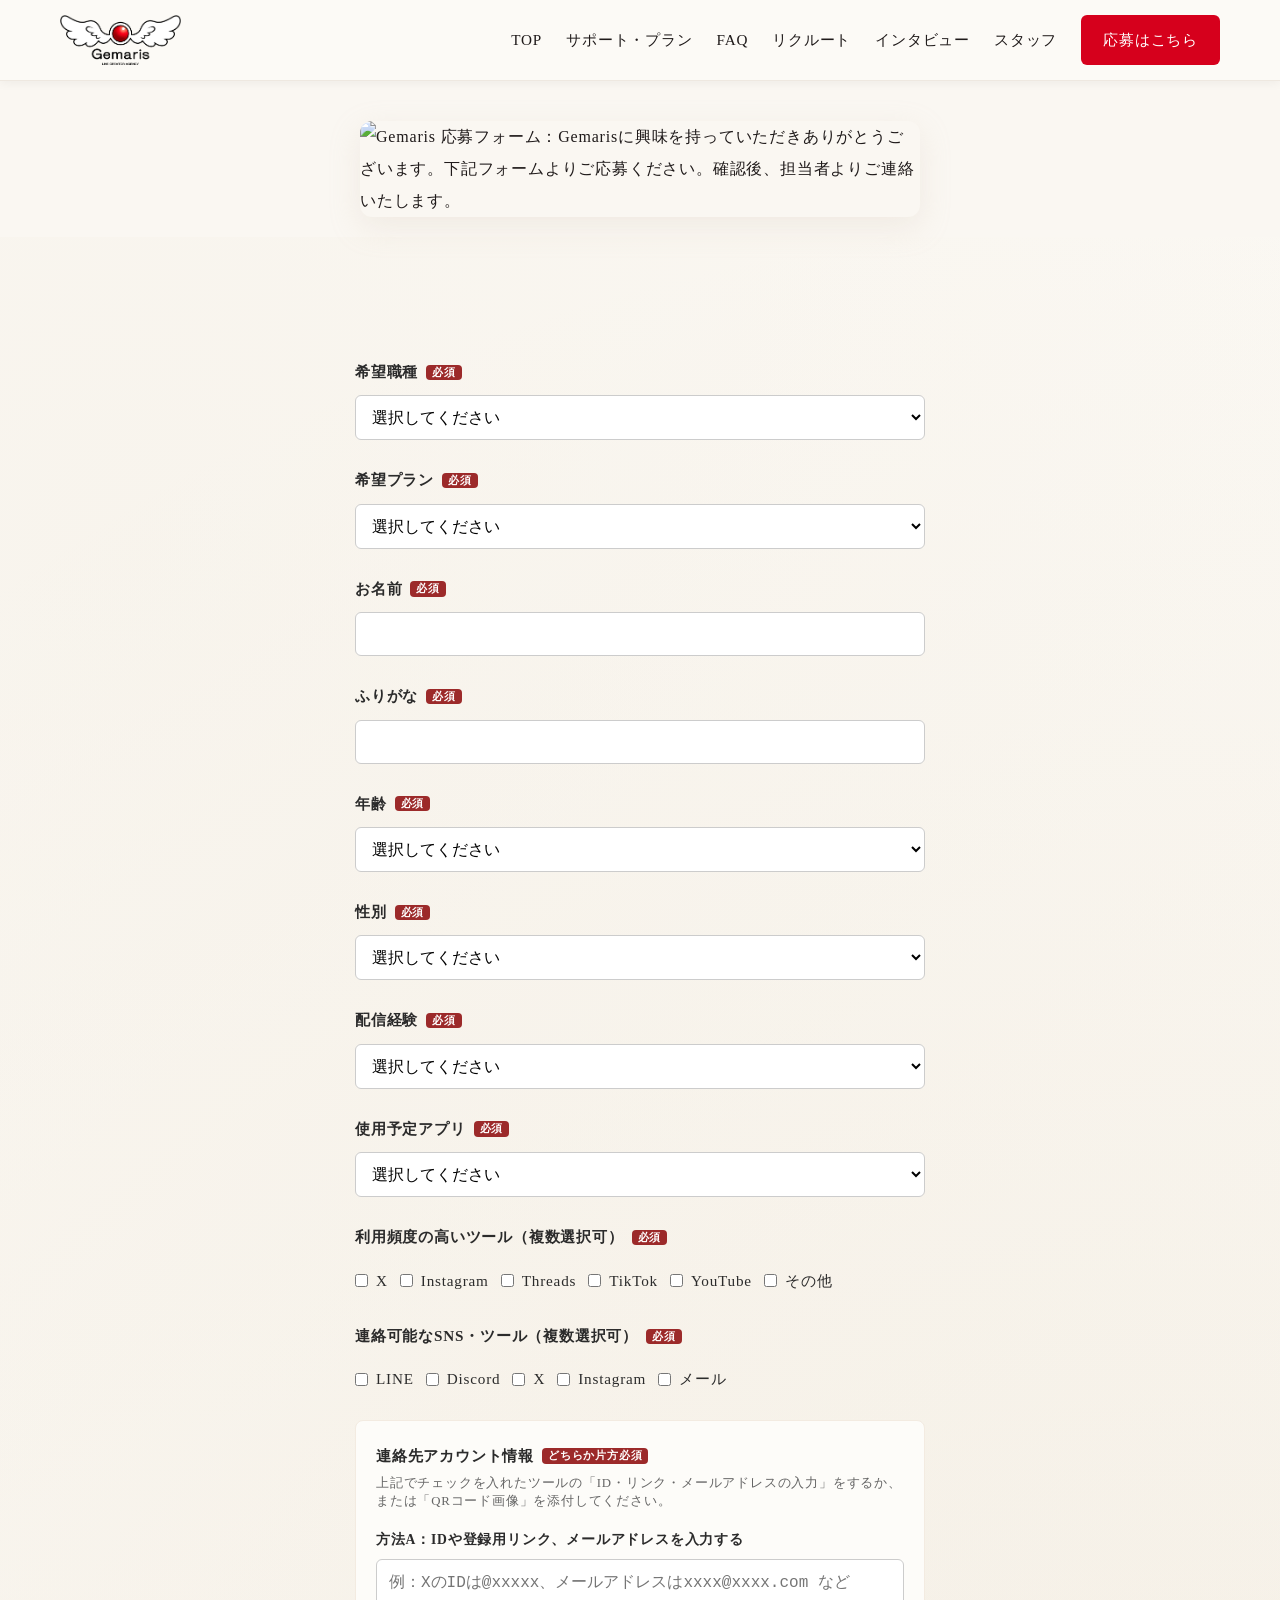
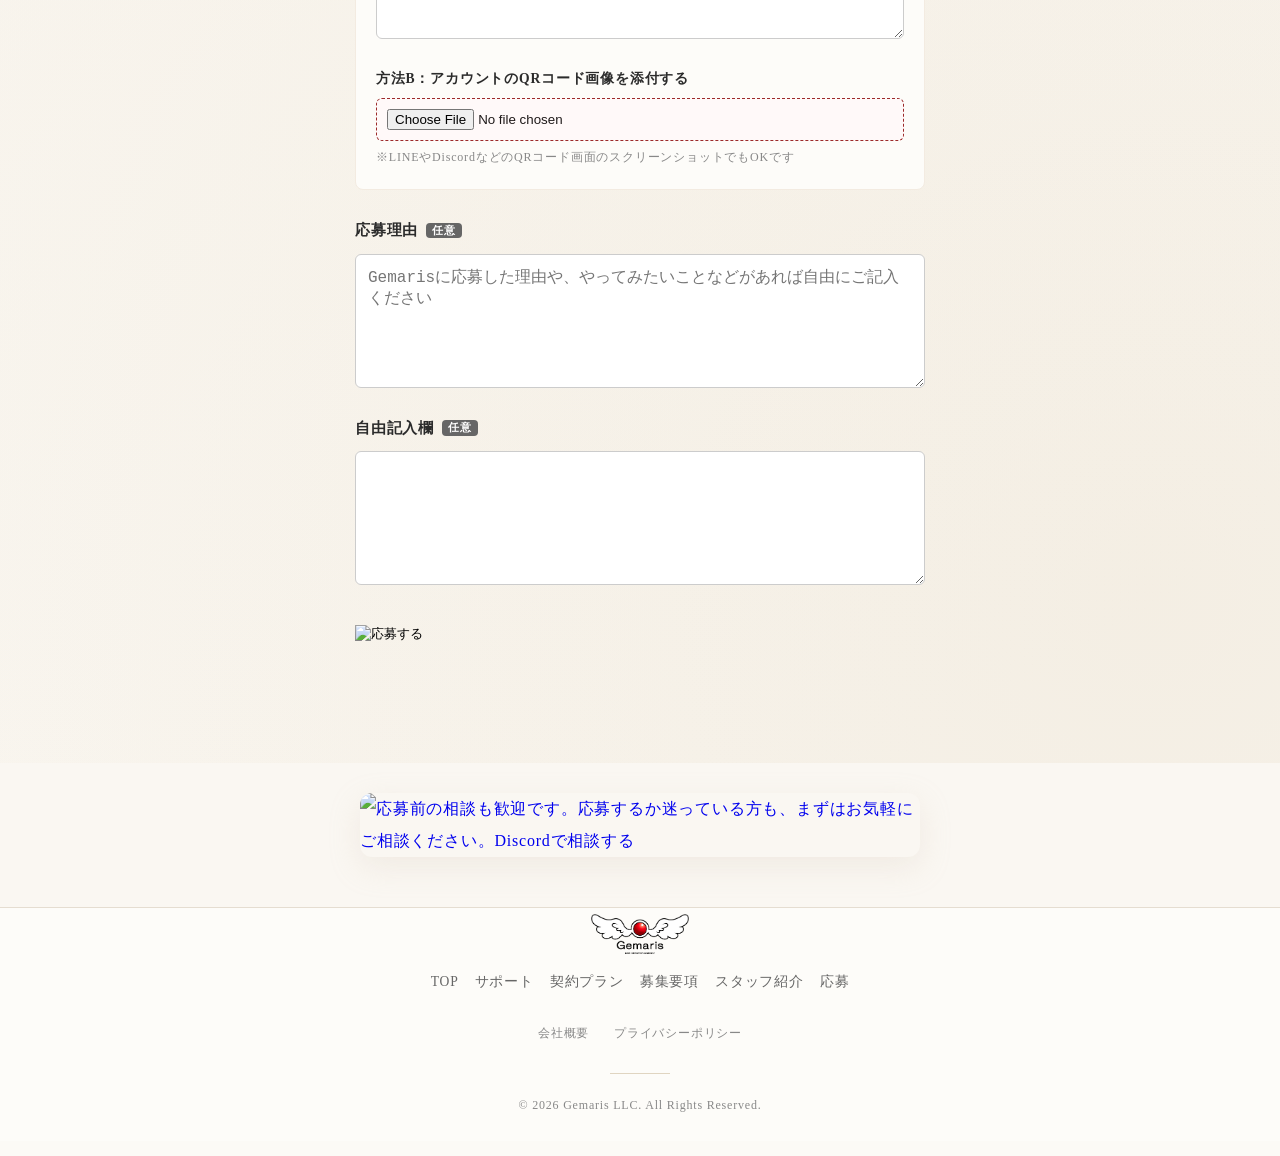
==== commit 40d571c5: "Add files via upload" ====
--- a/apply.html
+++ b/apply.html
@@ -336,12 +336,16 @@
   </div>
 </section>
 
-<footer class="footer">
+<!-- ==========================================
+       🏁 統一フッターセクション（html個別指定版）
+       ========================================== -->
+  <footer class="footer">
     <div class="container">
       <div class="footer-logo">
         <img src="images/image(24).png" alt="Gemaris">
       </div>
       
+      <!-- メインナビ：セクションではなく、ページ（.html）単位でシンプルに繋ぐ -->
       <div class="footer-links">
         <a href="index.html">TOP</a>
         <a href="support.html">サポート</a>
@@ -351,6 +355,7 @@
         <a href="apply.html">応募</a>
       </div>
 
+      <!-- サブナビ：会社概要とプライバシーポリシー -->
       <div class="footer-sub-links" style="text-align: center; margin-top: 15px; margin-bottom: 15px;">
         <a href="company.html" style="font-size: 0.75rem; color: #888888; text-decoration: none; margin: 0 10px;">会社概要</a>
         <a href="privacy.html" style="font-size: 0.75rem; color: #888888; text-decoration: none; margin: 0 10px;">プライバシーポリシー</a>
@@ -359,6 +364,9 @@
       <p class="copyright">© 2026 Gemaris LLC. All Rights Reserved.</p>
     </div>
   </footer>
+  <!-- ==========================================
+       🏁 統一フッターセクション（ここまで）
+       ========================================== -->
 <script>
     // --- ① ハンバーガーメニューの処理 ---
     const hamburger = document.getElementById('js-hamburger');
--- a/css/style.css
+++ b/css/style.css
@@ -773,4 +773,48 @@
   /* CTA縦並び＆等幅 */
   .cta-buttons { flex-direction: column; gap: 15px; padding: 0 20px; }
   .cta-section .apply-button { width: 100%; max-width: 300px; margin: 0 auto; }
+}
+/* ==========================================
+   🏁 フッターセクションのレスポンシブ改善CSS
+   ========================================== */
+
+/* 1. リンク全体のエリア設定 */
+.footer-links {
+  display: flex;
+  flex-wrap: wrap;       /* スマホで綺麗に折り返すように設定 */
+  justify-content: center;
+  gap: 8px 16px;         /* ★横の隙間は16px、縦の行間（gap）は8pxと超コンパクトに凝縮！ */
+  margin-top: 20px;
+  margin-bottom: 25px;   /* 仕切り線までの余白 */
+}
+
+/* 2. 各ハイパーリンク自体の調整 */
+.footer-links a {
+  display: inline-block;
+  line-height: 1.2;      /* ★行の高さ自体を限界まで詰めて、1つの塊に見せるで */
+  font-size: 0.85rem;    /* スマホで見やすい上品なサイズ感 */
+  text-decoration: none;
+  color: #666666;        /* 高級感のあるシックなグレー（お好みで変えてな） */
+}
+
+/* 3. コピーライトとの間に「仕切り線」を爆誕させる */
+.copyright {
+  position: relative;
+  margin-top: 25px;      /* ★リンクエリアとの境界をガッツリ広げる（25px） */
+  padding-top: 20px;     /* ★仕切り線から文字までの余白（20px） */
+  font-size: 0.75rem;
+  color: #888888;
+  text-align: center;
+}
+
+/* ★超簡単！CSSだけでコピーライトの上にオシャレな仕切り線を引く魔法の記述 */
+.copyright::before {
+  content: "";
+  position: absolute;
+  top: 0;
+  left: 50%;
+  transform: translateX(-50%);
+  width: 60px;           /* ★線の長さ（画面いっぱいじゃなく、中央にちょこんと置くのが今風でラグジュアリーや） */
+  height: 1px;
+  background-color: #e0d5c1; /* Gemarisの世界観に合わせた上品なゴールド・ベージュ系の薄い線 */
 }
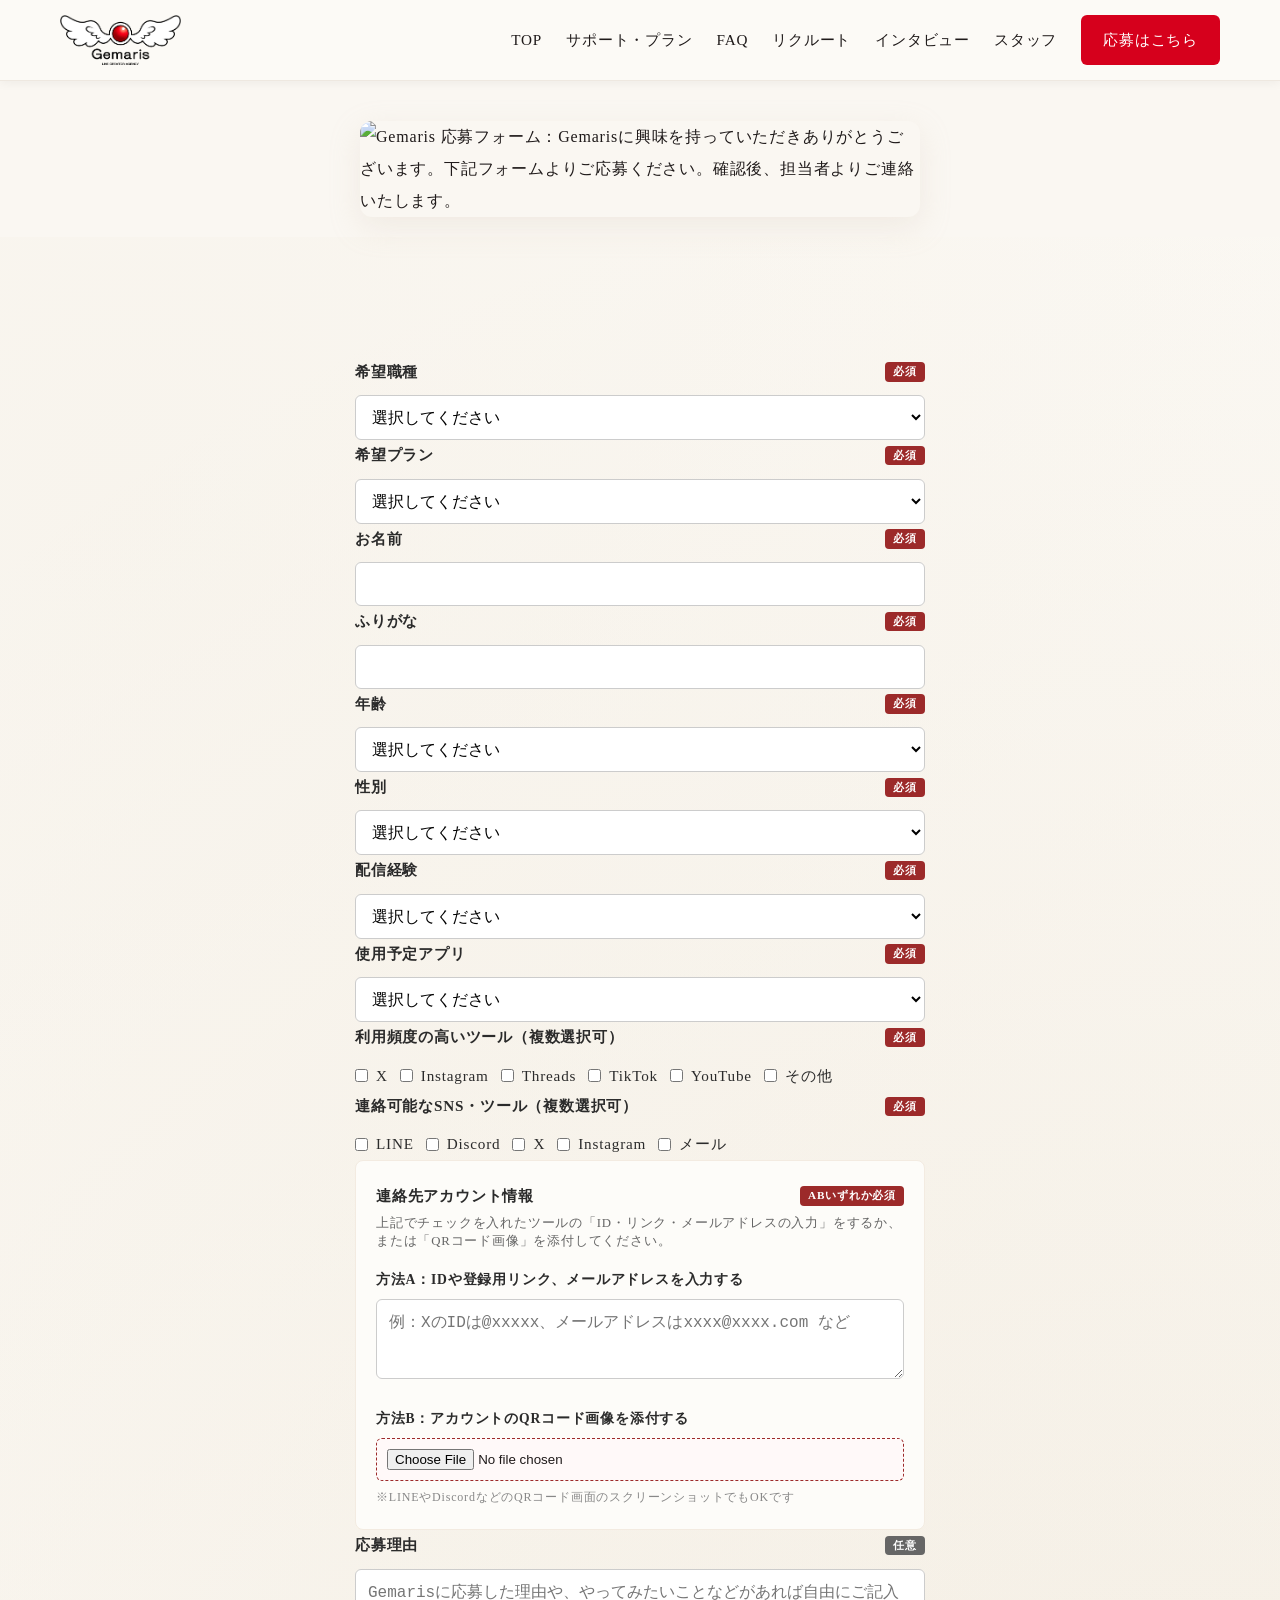
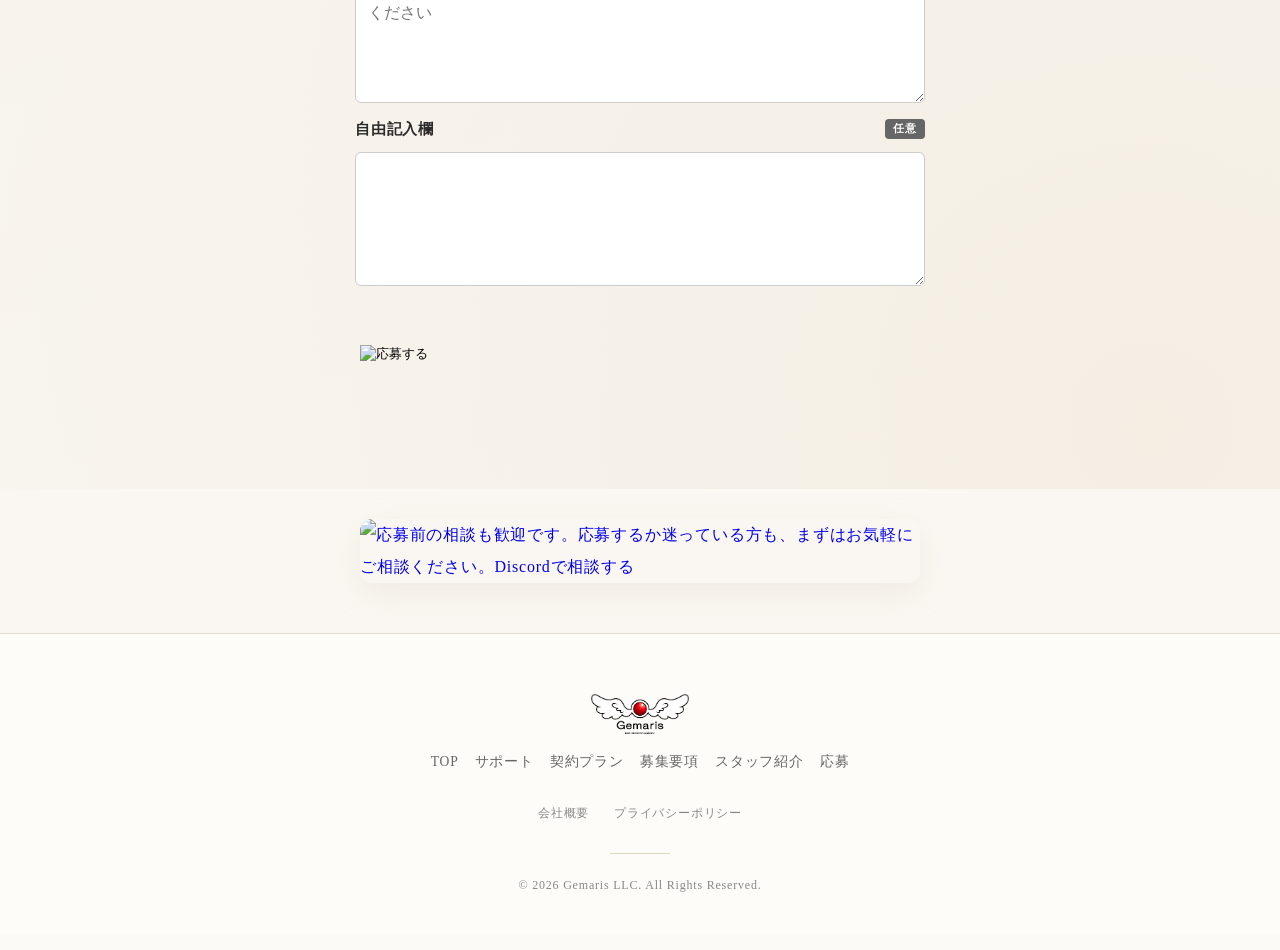
==== commit e4ed9788: "Add files via upload" ====
--- a/apply.html
+++ b/apply.html
@@ -20,11 +20,18 @@
     margin: 0 auto;
     padding: 0 15px;
   }
-  .form-group {
-    margin-bottom: 25px;
+/* --- 修正版ラベルスタイル（バッジを絶対に右側に固定する） --- */
+  .form-group label {
+    font-weight: 600;
+    margin-bottom: 8px;
+    color: #2b2b2b;
+    font-size: 0.95rem;
     display: flex;
-    flex-direction: column; /* ラベルと入力を確実に縦並びにする */
-    align-items: flex-start;
+    align-items: center;
+    justify-content: space-between; /* 🚨 文字とバッジを綺麗に左右両端に割り振る */
+    gap: 10px;
+    width: 100%;
+    box-sizing: border-box;
   }
   .form-group label {
     font-weight: 600;
@@ -37,24 +44,26 @@
     width: 100%;
   }
   
-  /* 必須・任意の視覚的バッジスタイル */
-  .badge-required {
-    background-color: #9c2a2a; /* Gemarisレッド */
-    color: #ffffff;
+  /* 必須・任意の視覚的バッジ（絶対に縮まない・改行させない） */
+  .badge-required, .badge-optional {
+    flex-shrink: 0; /* 🚨 画面が狭くなっても絶対にバッジ自体を縮ませない */
+    white-space: nowrap; /* 🚨 バッジの中の文字を絶対に改行させない */
     font-size: 0.7rem;
-    padding: 2px 6px;
+    padding: 3px 8px; /* 縦横のパディングを少し広げて綺麗に */
     border-radius: 4px;
     font-weight: bold;
-    line-height: 1;
-  }
+    line-height: 1.2;
+    text-align: center;
+  }
+
+  .badge-required {
+    background-color: #9c2a2a;
+    color: #ffffff;
+  }
+  
   .badge-optional {
-    background-color: #666666; /* シックなグレー */
+    background-color: #666666;
     color: #ffffff;
-    font-size: 0.7rem;
-    padding: 2px 6px;
-    border-radius: 4px;
-    font-weight: bold;
-    line-height: 1;
   }
 
   /* 入力要素を画面幅いっぱいに綺麗に広げる */
@@ -113,7 +122,7 @@
 <div class="container">
 
 <form
-action="thanks.html"
+action="https://ssgform.com/s/8dTiH90PLkhn"
 method="post"
 enctype="multipart/form-data"
 id="js-apply-form"
@@ -248,7 +257,7 @@
   box-sizing: border-box;
 ">
   <label style="margin-bottom: 4px;">
-    連絡先アカウント情報 <span class="badge-required">どちらか片方必須</span>
+    連絡先アカウント情報 <span class="badge-required">ABいずれか必須</span>
   </label>
   <p style="font-size: 0.8rem; color: #666; margin-bottom: 15px; line-height: 1.4;">
     上記でチェックを入れたツールの「ID・リンク・メールアドレスの入力」をするか、または「QRコード画像」を添付してください。
@@ -403,7 +412,7 @@
 
             if (!hasText && !hasFile) {
                 event.preventDefault(); 
-                alert('【連絡先アカウント情報】のご入力をお願いします。\n「方法A：IDやリンクの入力」または「方法B：QRコード画像の添付」のどちらか片方は必須となります！');
+                alert('【連絡先アカウント情報】のご入力をお願いします。\n「方法A：IDやリンクの入力」または「方法B：QRコード画像の添付」のABいずれか必須となります！');
                 snsDetail.focus();
             }
         });
--- a/css/style.css
+++ b/css/style.css
@@ -679,13 +679,19 @@
    DISCORD & FOOTER
    ========================================================================== */
 .discord-section { text-align: center; }
-.footer { padding: 6px 0; background: var(--gem-paper-light); border-top: 1px solid var(--gem-border); text-align: center; }
+
+/* 🚨 padding の最初の数値を 6px から 60px に大幅アップ！ */
+.footer { 
+  padding: 60px 0 20px 0 !important; 
+  background: var(--gem-paper-light); 
+  border-top: 1px solid var(--gem-border); 
+  text-align: center; 
+}
+
 .footer-logo img { height: 40px; margin: 0 auto 20px; }
 .footer-links { display: flex; justify-content: center; gap: 20px; flex-wrap: wrap; margin-bottom: 20px; }
 .footer-links a { color: var(--gem-black); font-size: 0.9rem; }
-.copyright { margin-top: 20px; font-size: 0.8rem; color: var(--gem-gray); }
-
-/* ==========================================================================
+.copyright { margin-top: 20px; font-size: 0.8rem; color: var(--gem-gray); }/* ==========================================================================
    📱 RESPONSIVE (スマホ対応・メディアクエリ)
    ========================================================================== */
 @media screen and (max-width: 768px) {
@@ -817,4 +823,15 @@
   width: 60px;           /* ★線の長さ（画面いっぱいじゃなく、中央にちょこんと置くのが今風でラグジュアリーや） */
   height: 1px;
   background-color: #e0d5c1; /* Gemarisの世界観に合わせた上品なゴールド・ベージュ系の薄い線 */
+}
+/* 1. 見出し系だけは、不自然な1文字改行を防ぐためにキープ */
+h1, h2, h3, h4 {
+  word-break: keep-all;
+  overflow-wrap: break-word;
+}
+
+/* 2. 🚨戦犯：長文（p）や全体（body）は、絶対に突き抜けないように標準改行に戻す */
+body, p {
+  word-break: normal !important;      /* 横の突き抜けを緊急停止 */
+  overflow-wrap: break-word !important; /* 枠線に合わせて安全に自動改行 */
 }
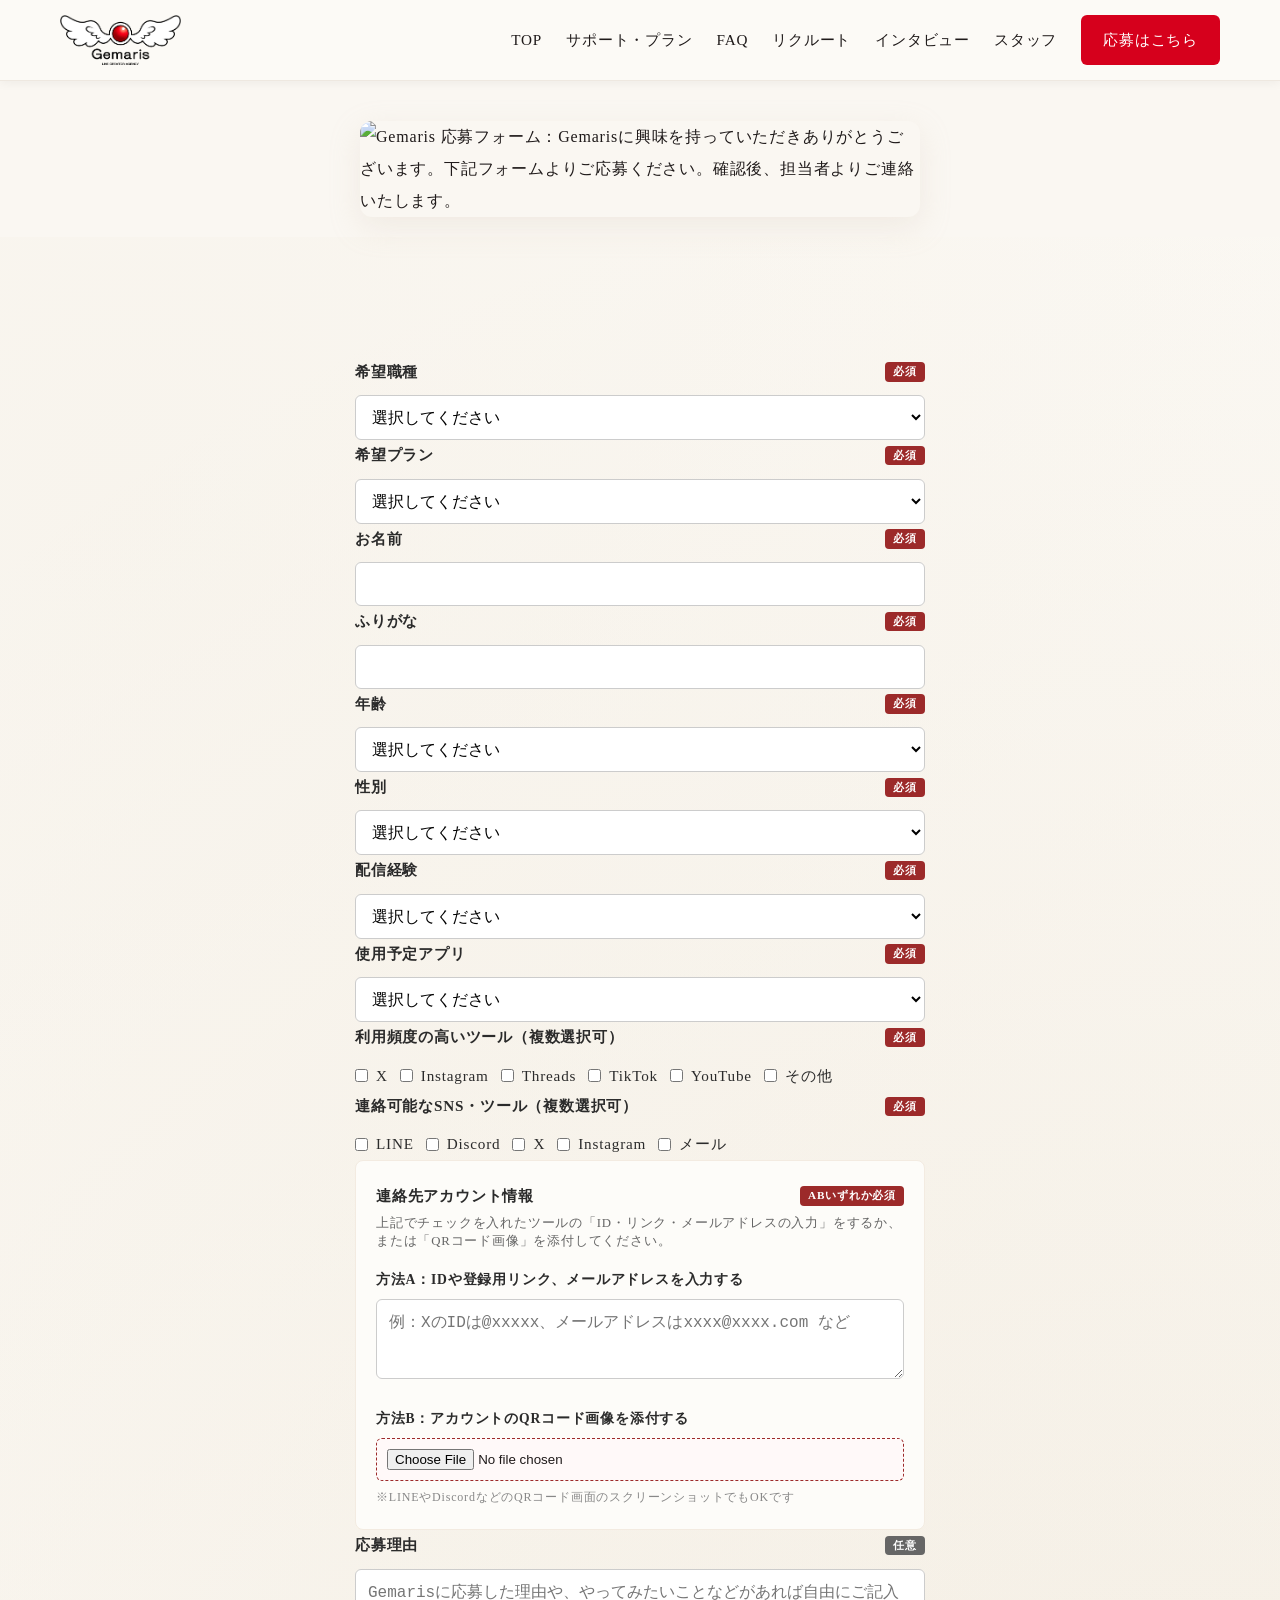
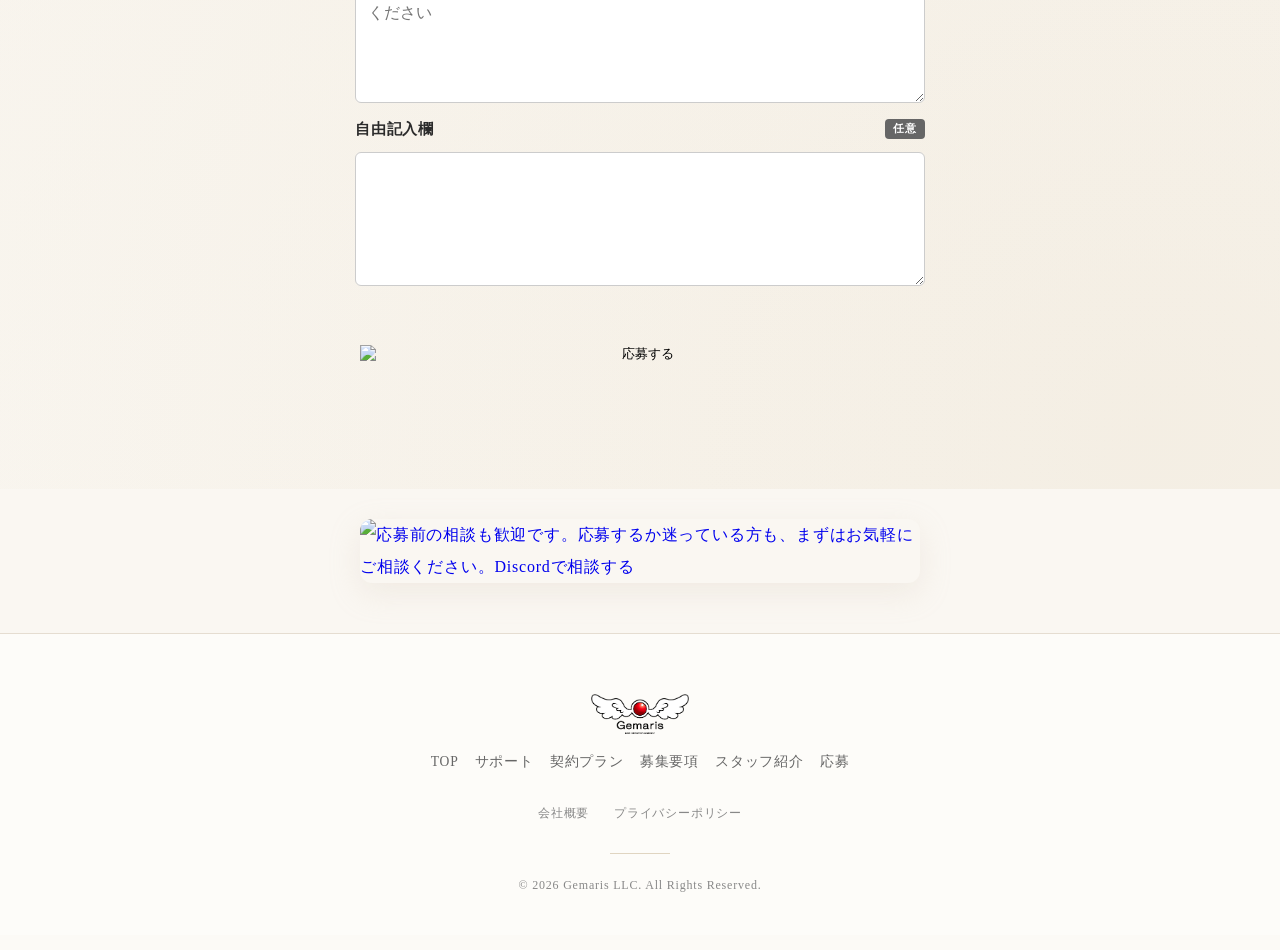
==== commit 4fbe103c: "Add files via upload" ====
--- a/apply.html
+++ b/apply.html
@@ -128,6 +128,8 @@
 id="js-apply-form"
 class="apply-form">
 
+  <input type="hidden" name="_next" value="https://live-gemaris.com/thanks.html">
+
   <div class="form-group">
     <label>
       希望職種 <span class="badge-required">必須</span>
@@ -298,16 +300,16 @@
   </div>
 
   <div class="form-group" style="text-align: center; margin-top: 40px; margin-bottom: 0;">
-    <input 
-      type="image" 
-      src="images/apply02.png" 
-      alt="応募する" 
+    <button 
+      type="submit" 
       style="
         width: 100%;
         max-width: 560px;
         height: auto;
+        padding: 0;
         border: none;
         outline: none;
+        background: none;
         cursor: pointer;
         display: inline-block;
         transition: transform 0.2s ease, opacity 0.2s ease;
@@ -315,6 +317,8 @@
       onmouseover="this.style.transform='scale(0.98)'; this.style.opacity='0.9';"
       onmouseout="this.style.transform='scale(1)'; this.style.opacity='1';"
     >
+      <img src="images/apply02.png" alt="応募する" style="width: 100%; height: auto; display: block;">
+    </button>
   </div>
 
 </form>
@@ -345,16 +349,12 @@
   </div>
 </section>
 
-<!-- ==========================================
-       🏁 統一フッターセクション（html個別指定版）
-       ========================================== -->
-  <footer class="footer">
+<footer class="footer">
     <div class="container">
       <div class="footer-logo">
         <img src="images/image(24).png" alt="Gemaris">
       </div>
       
-      <!-- メインナビ：セクションではなく、ページ（.html）単位でシンプルに繋ぐ -->
       <div class="footer-links">
         <a href="index.html">TOP</a>
         <a href="support.html">サポート</a>
@@ -364,7 +364,6 @@
         <a href="apply.html">応募</a>
       </div>
 
-      <!-- サブナビ：会社概要とプライバシーポリシー -->
       <div class="footer-sub-links" style="text-align: center; margin-top: 15px; margin-bottom: 15px;">
         <a href="company.html" style="font-size: 0.75rem; color: #888888; text-decoration: none; margin: 0 10px;">会社概要</a>
         <a href="privacy.html" style="font-size: 0.75rem; color: #888888; text-decoration: none; margin: 0 10px;">プライバシーポリシー</a>
@@ -373,10 +372,7 @@
       <p class="copyright">© 2026 Gemaris LLC. All Rights Reserved.</p>
     </div>
   </footer>
-  <!-- ==========================================
-       🏁 統一フッターセクション（ここまで）
-       ========================================== -->
-<script>
+  <script>
     // --- ① ハンバーガーメニューの処理 ---
     const hamburger = document.getElementById('js-hamburger');
     const navMenu = document.getElementById('js-nav-menu');
@@ -400,7 +396,7 @@
         }
     });
 
-    // --- ② SNS連絡先の「片方必須」チェック処理 ---
+    // --- ② SNS連絡先の「片方必須」チェック処理（JavaScript横取りバグ完全修正版） ---
     const applyForm = document.getElementById('js-apply-form');
     const snsDetail = document.getElementById('js-sns-detail');
     const snsQr = document.getElementById('js-sns-qr');
@@ -411,10 +407,15 @@
             const hasFile = snsQr.files.length > 0;
 
             if (!hasText && !hasFile) {
+                // 入力エラーがある場合は送信を絶対に止める
                 event.preventDefault(); 
                 alert('【連絡先アカウント情報】のご入力をお願いします。\n「方法A：IDやリンクの入力」または「方法B：QRコード画像の添付」のABいずれか必須となります！');
                 snsDetail.focus();
+                return false;
             }
+            
+            // 💡【ここが重要】正常に入力されている場合は、JavaScript側で勝手にページ遷移せず、
+            // フォームの元々のaction（SSGform）へ確実にデータをPOSTさせる！
         });
     }
     
@@ -424,7 +425,7 @@
         const jobParam = urlParams.get('job');
 
         const jobSelect = document.querySelector('select[name="job_type"]');
-        const planSelect = document.querySelector('select[name="plan_type"]'); // 💡 希望プランのセレクトボックスも取得！
+        const planSelect = document.querySelector('select[name="plan_type"]'); 
 
         if (jobParam && jobSelect) {
             let targetJobValue = '';
@@ -437,12 +438,10 @@
                 targetJobValue = 'スカウト';
             }
 
-            // 職種を自動選択
             if (targetJobValue) {
                 jobSelect.value = targetJobValue;
             }
 
-            // 💡 【追加】マネージャーかスカウトの場合は、プランを「ライバー以外」に自動選択！
             if (planSelect && (jobParam === 'manager' || jobParam === 'scout')) {
                 planSelect.value = 'ライバー以外（マネージャー・スカウト等）';
             }
